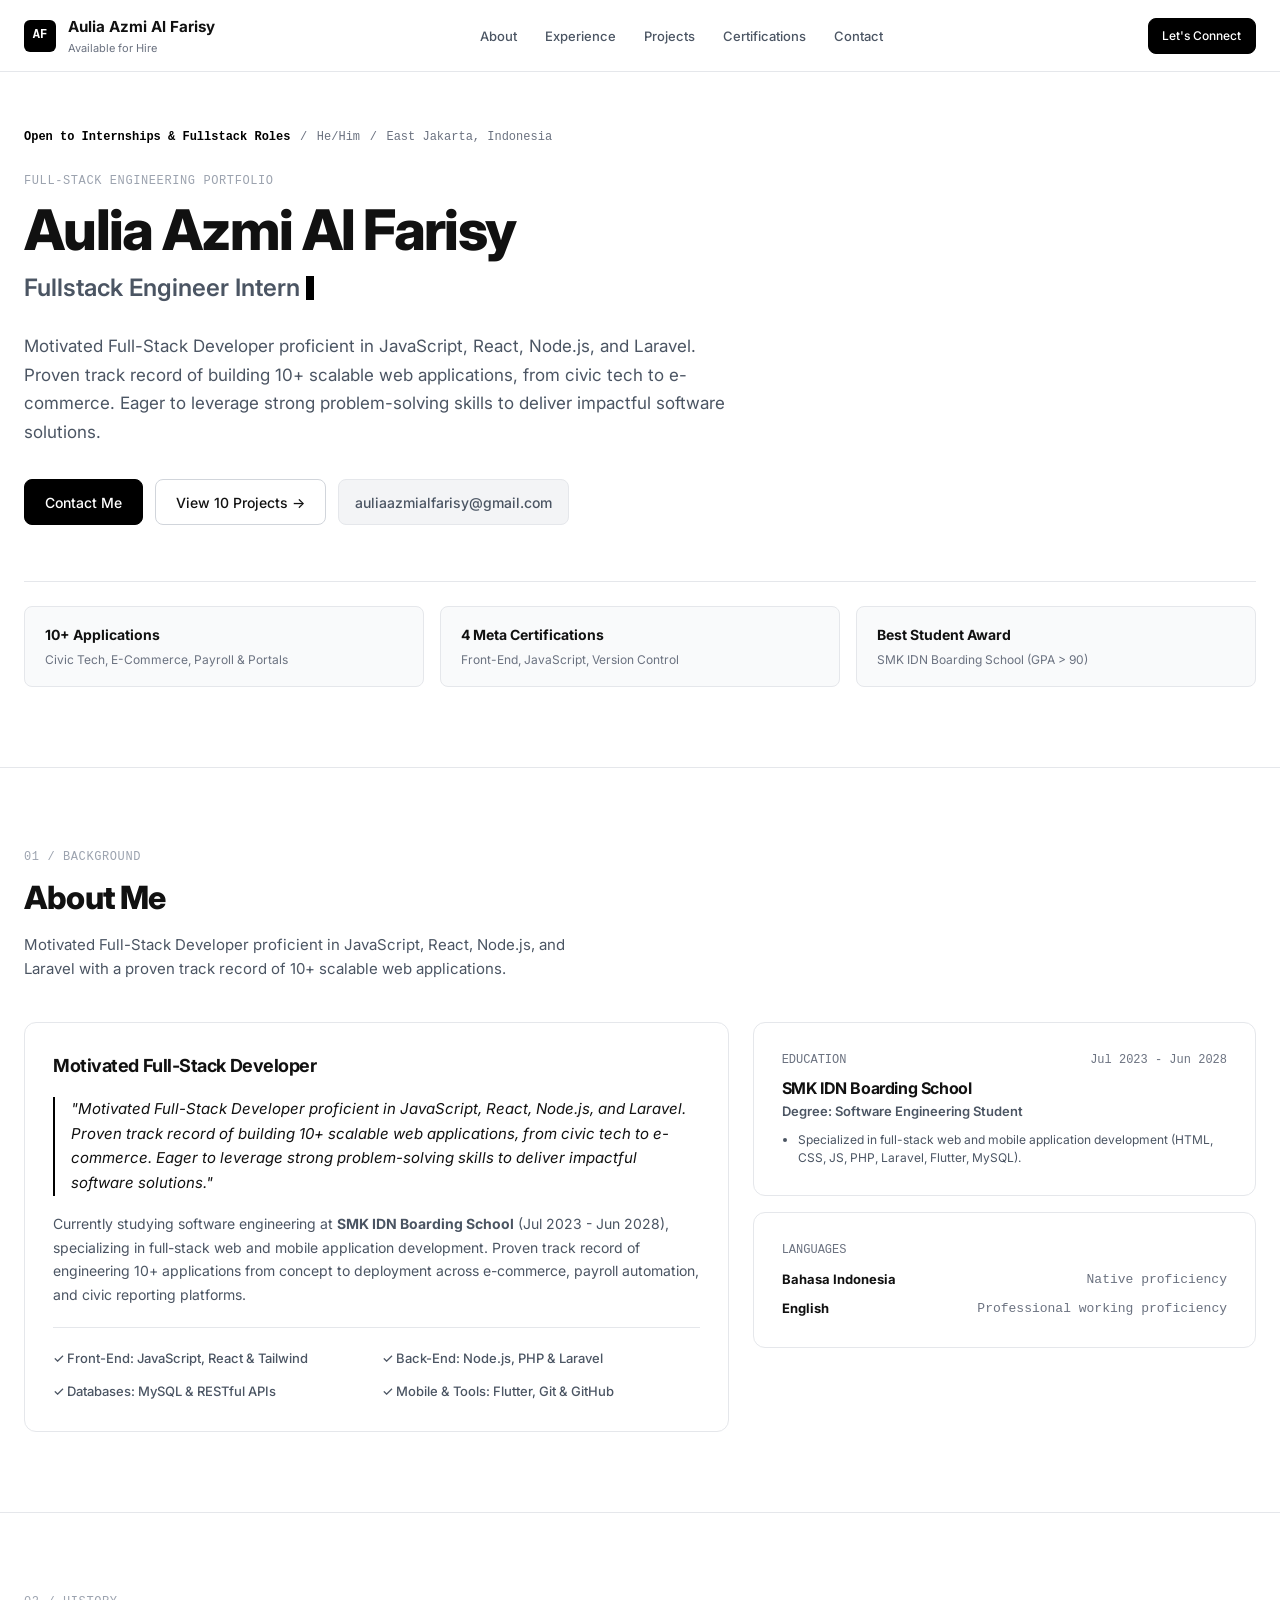
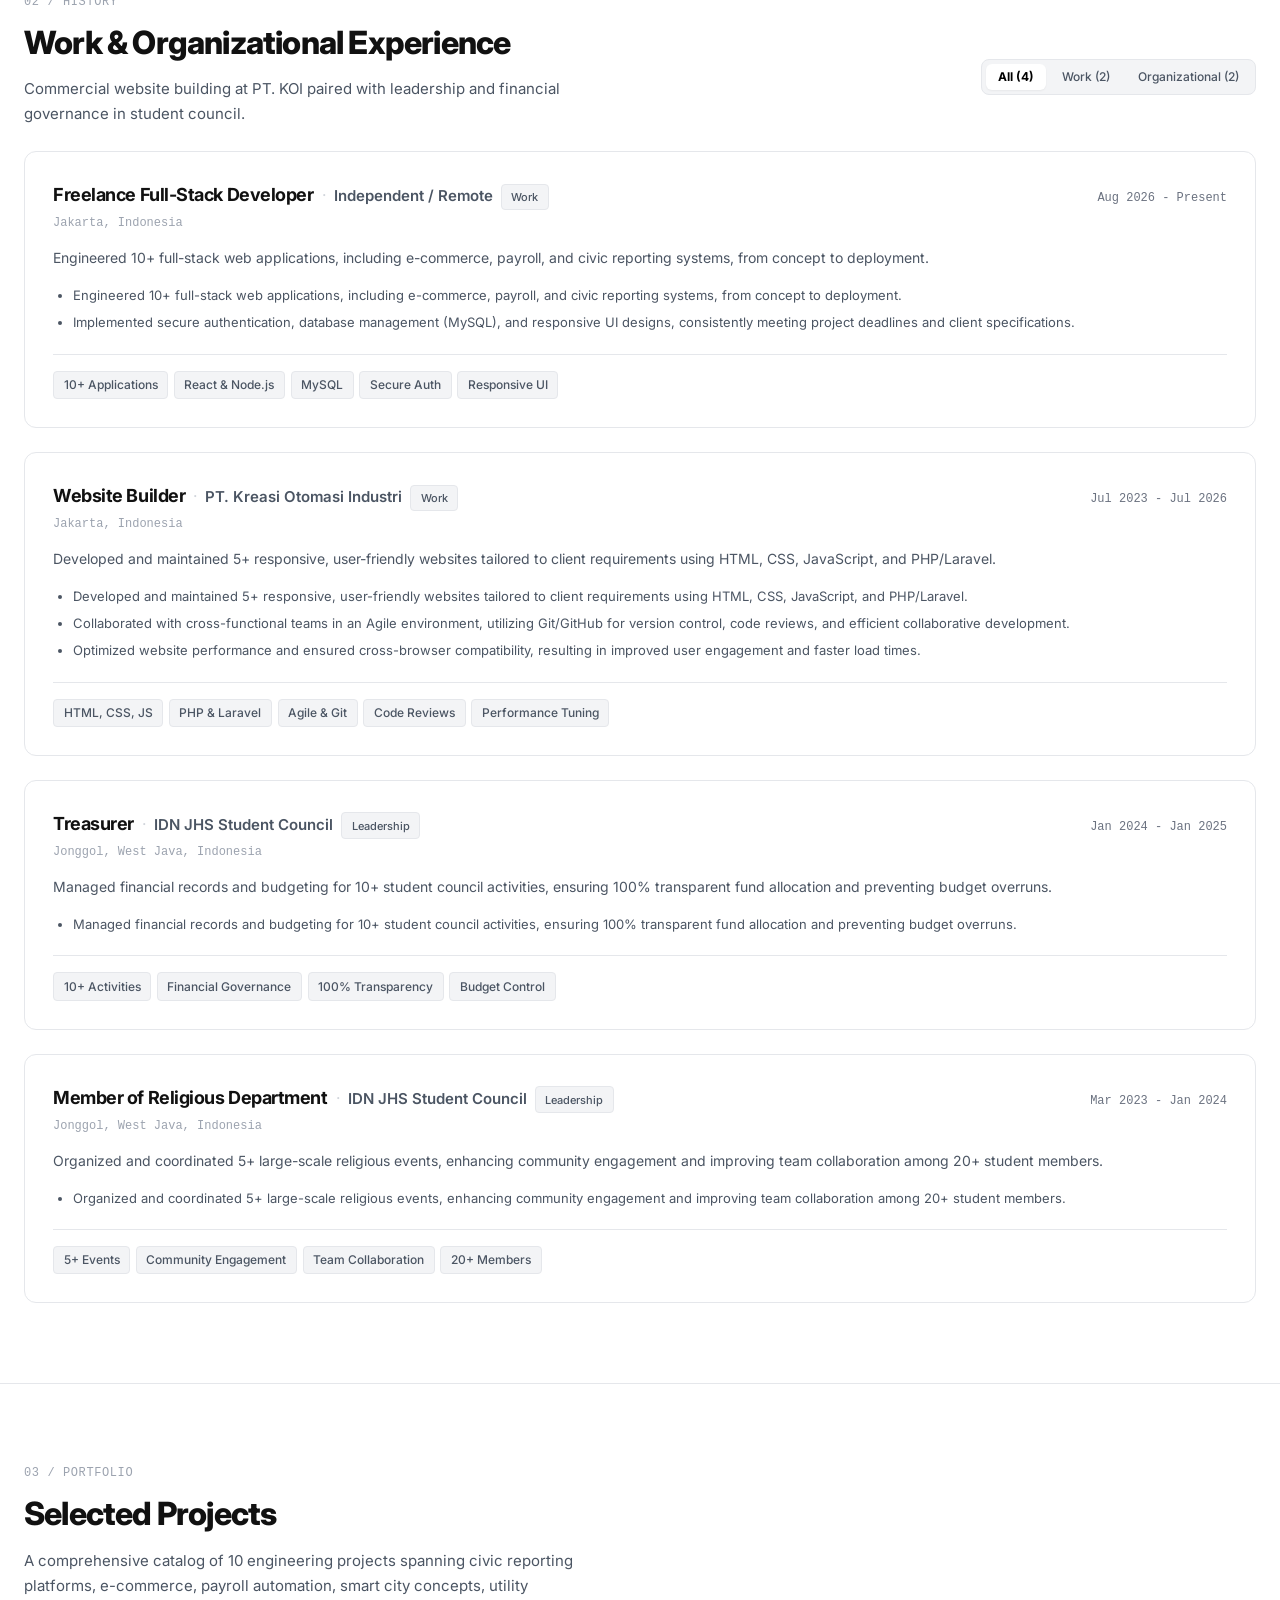
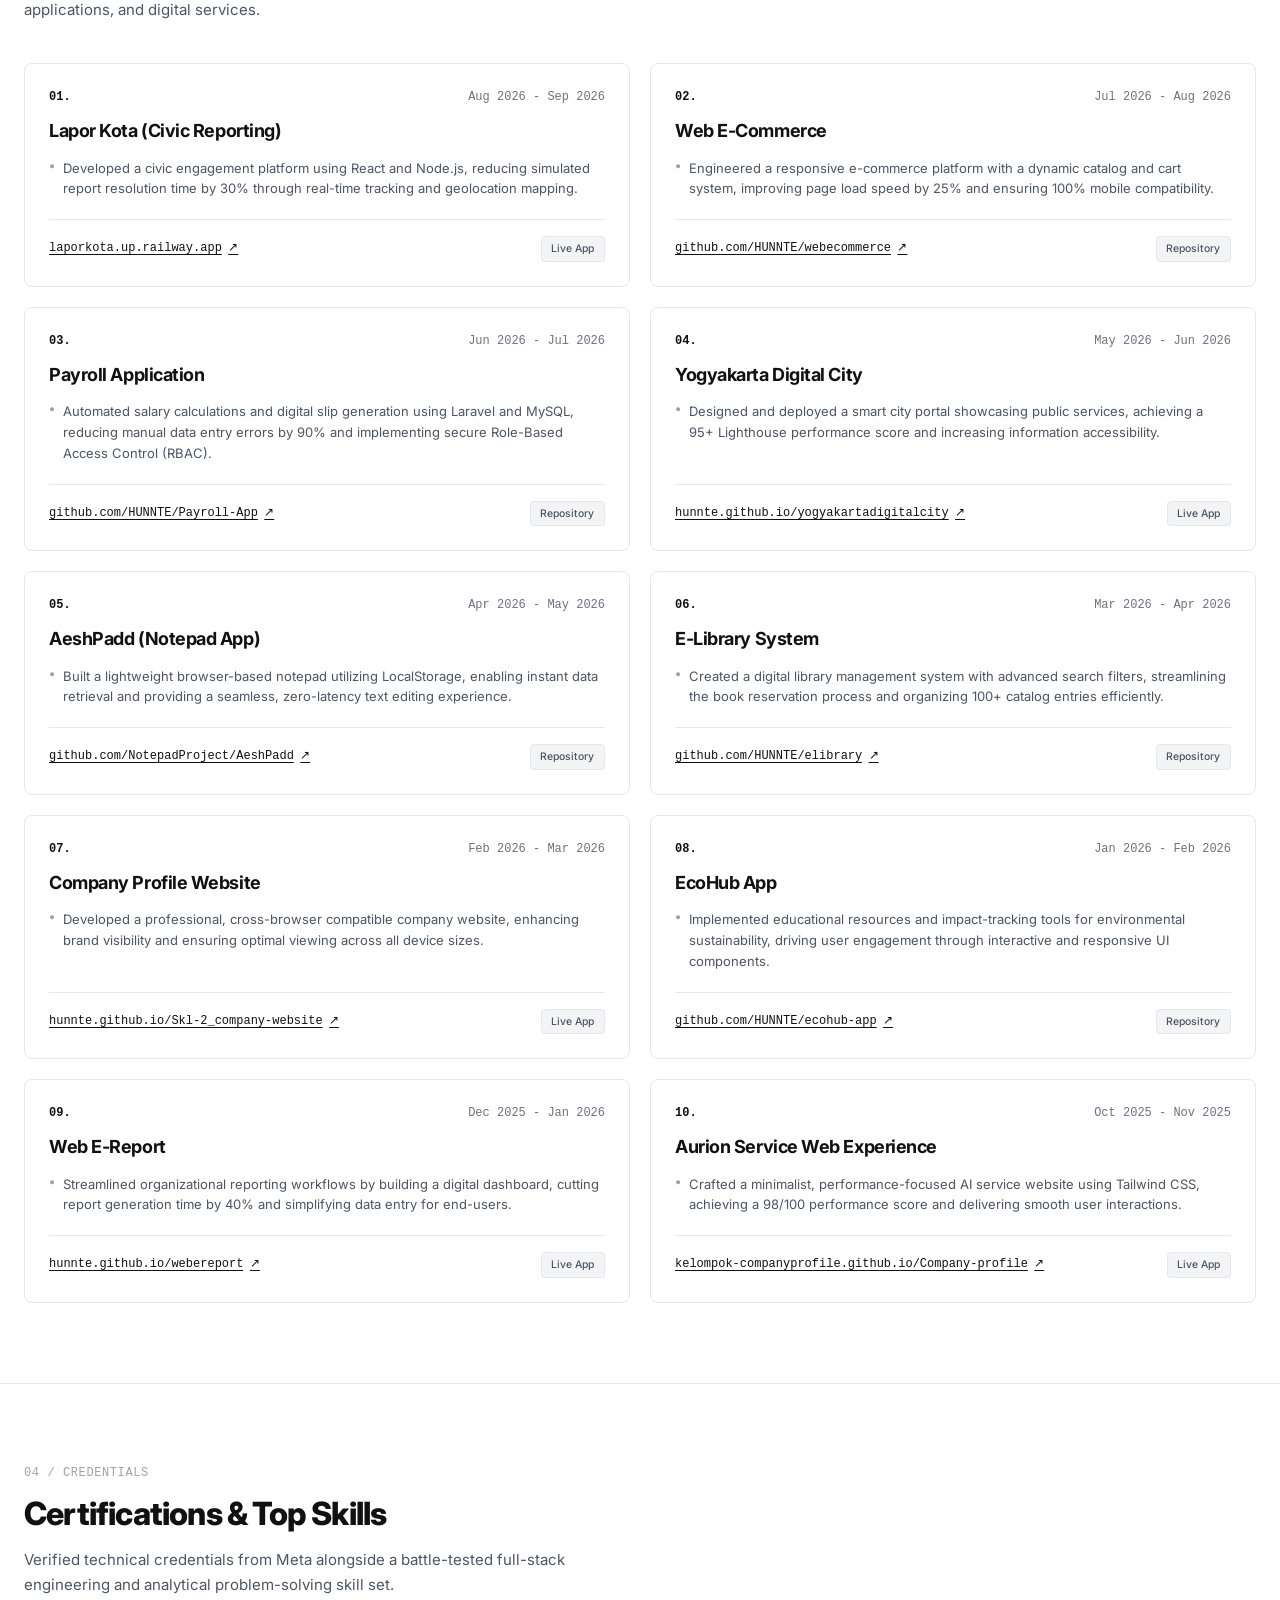
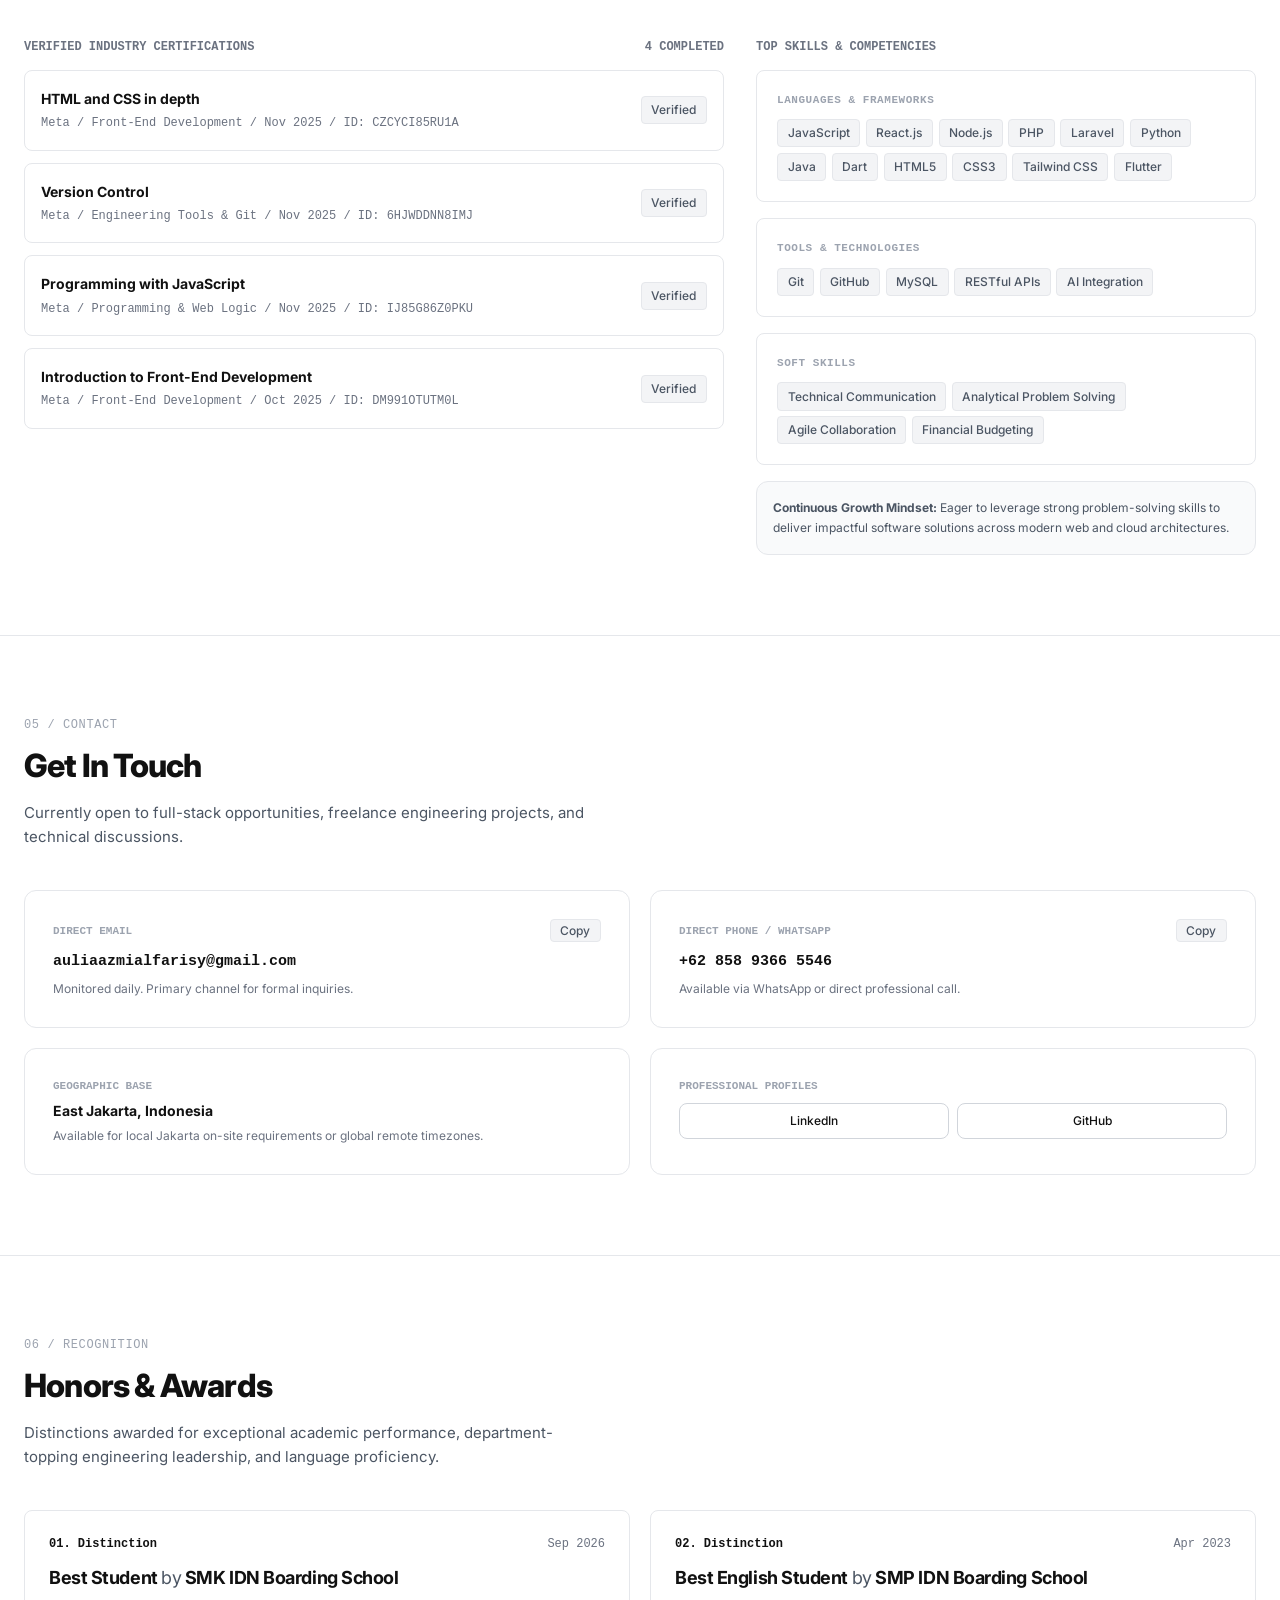
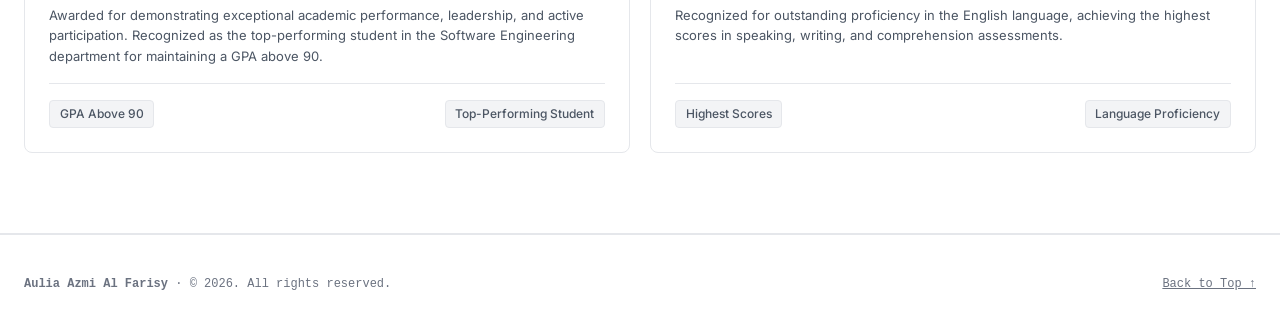
==== public/portfolio.html @ 282d5d43 "Update portfolio.html" ====
<!DOCTYPE html>
<html lang="en">
<head>
  <meta charset="UTF-8">
  <meta name="viewport" content="width=device-width, initial-scale=1.0">
  <link rel="icon" type="image/svg+xml" href="data:image/svg+xml;utf8,<svg xmlns='http://www.w3.org/2000/svg' viewBox='0 0 32 32'><rect width='32' height='32' rx='4' fill='%23000000'/><text x='16' y='21' font-family='monospace' font-weight='bold' font-size='12' fill='%23ffffff' text-anchor='middle'>AF</text></svg>">
  <title>Aulia Azmi Al Farisy | Fullstack Engineer Portfolio</title>
  <meta name="description" content="Formal, monochrome, enterprise-grade personal portfolio of Aulia Azmi Al Farisy - Fullstack Engineer Intern based in East Jakarta, Indonesia. Specializing in React, Node.js, PHP, Laravel, SQL, and Flutter.">

  <!-- Inter Sans-Serif Font -->
  <link rel="preconnect" href="https://fonts.googleapis.com">
  <link rel="preconnect" href="https://fonts.gstatic.com" crossorigin>
  <link href="https://fonts.googleapis.com/css2?family=Inter:wght@300;400;500;600;700;800&display=swap" rel="stylesheet">

  <style>
    /* ==========================================================================
       MONOCHROME ENTERPRISE DESIGN TOKENS
       Strict black-and-white, generous whitespace, subtle borders, high contrast.
       ========================================================================== */
    :root {
      --bg: #ffffff;
      --surface-subtle: #f9fafb;
      --surface-hover: #f3f4f6;
      --text-primary: #111111;
      --text-secondary: #4b5563;
      --text-muted: #6b7280;
      --text-faint: #9ca3af;
      --border: #e5e7eb;
      --border-dark: #d1d5db;
      --border-hover: #111111;
      --radius-sm: 6px;
      --radius-md: 8px;
      --radius-lg: 12px;
      --font: 'Inter', -apple-system, BlinkMacSystemFont, 'Segoe UI', Roboto, sans-serif;
      --transition: 0.2s ease-in-out;
    }

    * {
      box-sizing: border-box;
      margin: 0;
      padding: 0;
    }

    html {
      scroll-behavior: smooth;
      font-size: 16px;
      color: var(--text-primary);
      background-color: var(--bg);
    }

    body {
      font-family: var(--font);
      line-height: 1.65;
      background-color: var(--bg);
      color: var(--text-primary);
      -webkit-font-smoothing: antialiased;
      -moz-osx-font-smoothing: grayscale;
    }

    ::selection {
      background: #000000;
      color: #ffffff;
    }

    h1, h2, h3, h4 {
      color: var(--text-primary);
      letter-spacing: -0.025em;
      font-weight: 700;
    }

    a {
      color: inherit;
      text-decoration: none;
    }

    button {
      font-family: inherit;
      cursor: pointer;
    }

    /* Container */
    .container {
      max-width: 100%; /* 4xl */
      margin: 0 auto;
      padding: 0 1.5rem;
    }

    /* Minimalist Card */
    .mono-card {
      background-color: #ffffff;
      border: 1px solid var(--border);
      border-radius: var(--radius-lg);
      padding: 1.75rem;
      transition: border-color var(--transition), background-color var(--transition);
    }

    .mono-card:hover {
      border-color: #9ca3af;
    }

    /* Chips */
    .mono-tag {
      display: inline-flex;
      align-items: center;
      gap: 0.35rem;
      padding: 0.2rem 0.6rem;
      font-size: 0.75rem;
      font-family: var(--font);
      font-weight: 500;
      color: var(--text-secondary);
      background-color: var(--surface-hover);
      border: 1px solid var(--border);
      border-radius: 4px;
      white-space: nowrap;
    }

    /* Buttons */
    .btn-primary {
      display: inline-flex;
      align-items: center;
      gap: 0.5rem;
      background-color: #000000;
      color: #ffffff;
      padding: 0.65rem 1.25rem;
      font-size: 0.875rem;
      font-weight: 500;
      border-radius: var(--radius-md);
      border: 1px solid #000000;
      transition: background-color var(--transition), opacity var(--transition);
    }

    .btn-primary:hover {
      background-color: #222222;
    }

    .btn-outline {
      display: inline-flex;
      align-items: center;
      gap: 0.5rem;
      background-color: #ffffff;
      color: var(--text-primary);
      padding: 0.65rem 1.25rem;
      font-size: 0.875rem;
      font-weight: 500;
      border-radius: var(--radius-md);
      border: 1px solid var(--border-dark);
      transition: all var(--transition);
    }

    .btn-outline:hover {
      background-color: var(--surface-hover);
      border-color: #9ca3af;
    }

    .btn-secondary {
      display: inline-flex;
      align-items: center;
      gap: 0.5rem;
      background-color: var(--surface-hover);
      color: var(--text-secondary);
      padding: 0.65rem 1rem;
      font-size: 0.875rem;
      font-weight: 500;
      border-radius: var(--radius-md);
      border: 1px solid var(--border);
      transition: all var(--transition);
    }

    .btn-secondary:hover {
      background-color: #e5e7eb;
      color: var(--text-primary);
    }

    /* Form Inputs */
    .form-input {
      width: 100%;
      background: #ffffff;
      border: 1px solid var(--border-dark);
      border-radius: var(--radius-md);
      padding: 0.65rem 0.85rem;
      font-size: 0.875rem;
      color: var(--text-primary);
      font-family: inherit;
      transition: border-color var(--transition);
    }

    .form-input:focus {
      outline: none;
      border-color: #000000;
      box-shadow: 0 0 0 1px #000000;
    }

    /* ==========================================================================
       HEADER & NAVIGATION
       ========================================================================== */
    header {
      position: fixed;
      top: 0;
      left: 0;
      right: 0;
      z-index: 100;
      background: rgba(255, 255, 255, 0.95);
      backdrop-filter: blur(8px);
      border-bottom: 1px solid var(--border);
      padding: 0.875rem 0;
      transition: padding var(--transition);
    }

    .nav-inner {
      display: flex;
      align-items: center;
      justify-content: space-between;
    }

    .brand {
      display: flex;
      align-items: center;
      gap: 0.75rem;
      font-weight: 700;
      font-size: 0.95rem;
    }

    .brand-badge {
      width: 2rem;
      height: 2rem;
      background: #000000;
      color: #ffffff;
      border-radius: var(--radius-sm);
      display: flex;
      align-items: center;
      justify-content: center;
      font-family: monospace;
      font-size: 0.75rem;
      font-weight: 700;
    }

    .nav-links {
      display: flex;
      align-items: center;
      gap: 0.25rem;
      list-style: none;
    }

    .nav-links a {
      padding: 0.4rem 0.75rem;
      font-size: 0.8125rem;
      font-weight: 500;
      color: var(--text-secondary);
      border-radius: var(--radius-sm);
      transition: all var(--transition);
    }

    .nav-links a:hover,
    .nav-links a.active {
      color: var(--text-primary);
      background-color: var(--surface-hover);
    }

    /* ==========================================================================
       HERO SECTION
       ========================================================================== */
    .hero-section {
      padding: 8rem 0 5rem;
      border-bottom: 1px solid var(--border);
    }

    .hero-kicker {
      display: flex;
      flex-wrap: wrap;
      align-items: center;
      gap: 0.6rem;
      font-family: monospace;
      font-size: 0.75rem;
      color: var(--text-muted);
      margin-bottom: 1.5rem;
    }

    .hero-kicker .status {
      color: #000000;
      font-weight: 600;
    }

    .hero-subtitle-tag {
      font-family: monospace;
      font-size: 0.75rem;
      text-transform: uppercase;
      letter-spacing: 0.05em;
      color: var(--text-faint);
      margin-bottom: 0.5rem;
    }

    .hero-title {
      font-size: 3.5rem;
      font-weight: 800;
      line-height: 1.08;
      letter-spacing: -0.03em;
      margin-bottom: 0.5rem;
    }

    .hero-typing {
      font-size: 1.5rem;
      font-weight: 600;
      color: var(--text-secondary);
      min-height: 2.25rem;
      display: flex;
      align-items: center;
      margin-bottom: 1.5rem;
    }

    .typing-cursor {
      display: inline-block;
      width: 8px;
      height: 1.5rem;
      background: #000000;
      margin-left: 0.35rem;
      animation: blink 1s infinite;
    }

    @keyframes blink {
      0%, 49% { opacity: 1; }
      50%, 100% { opacity: 0; }
    }

    .hero-bio {
      font-size: 1.0625rem;
      color: var(--text-secondary);
      line-height: 1.7;
      max-width: 44rem;
      margin-bottom: 2rem;
    }

    .hero-cta {
      display: flex;
      flex-wrap: wrap;
      align-items: center;
      gap: 0.75rem;
      margin-bottom: 3.5rem;
    }

    .metrics-grid {
      display: grid;
      grid-template-columns: repeat(3, 1fr);
      gap: 1rem;
      padding-top: 1.5rem;
      border-top: 1px solid var(--border);
    }

    .metric-card {
      padding: 1rem 1.25rem;
      background: var(--surface-subtle);
      border: 1px solid var(--border);
      border-radius: var(--radius-md);
    }

    .metric-title {
      font-size: 0.875rem;
      font-weight: 700;
      color: var(--text-primary);
      margin-bottom: 0.25rem;
    }

    .metric-sub {
      font-size: 0.75rem;
      color: var(--text-muted);
    }

    /* ==========================================================================
       SECTION HEADERS
       ========================================================================== */
    .section-wrap {
      padding: 5rem 0;
      border-bottom: 1px solid var(--border);
    }

    .section-label {
      font-family: monospace;
      font-size: 0.75rem;
      text-transform: uppercase;
      letter-spacing: 0.05em;
      color: var(--text-faint);
      margin-bottom: 0.25rem;
    }

    .section-heading {
      font-size: 2rem;
      font-weight: 800;
      letter-spacing: -0.025em;
      margin-bottom: 0.5rem;
    }

    .section-desc {
      font-size: 0.9375rem;
      color: var(--text-secondary);
      max-width: 36rem;
      margin-bottom: 2.5rem;
    }

    /* ==========================================================================
       ABOUT SECTION
       ========================================================================== */
    .about-grid {
      display: grid;
      grid-template-columns: 7fr 5fr;
      gap: 1.5rem;
    }

    .blockquote-mono {
      border-left: 2px solid #000000;
      padding-left: 1rem;
      font-style: italic;
      color: var(--text-primary);
      font-size: 0.9375rem;
      margin: 1rem 0;
    }

    .checklist-grid {
      display: grid;
      grid-template-columns: 1fr 1fr;
      gap: 0.75rem;
      padding-top: 1.25rem;
      margin-top: 1.25rem;
      border-top: 1px solid var(--border);
    }

    .check-item {
      display: flex;
      align-items: center;
      gap: 0.5rem;
      font-size: 0.8125rem;
      color: var(--text-secondary);
      font-weight: 500;
    }

    /* ==========================================================================
       EXPERIENCE TIMELINE
       ========================================================================== */
    .filter-tabs {
      display: inline-flex;
      align-items: center;
      gap: 0.25rem;
      background: var(--surface-hover);
      border: 1px solid var(--border);
      border-radius: var(--radius-md);
      padding: 0.25rem;
      margin-bottom: 2rem;
    }

    .filter-btn {
      padding: 0.35rem 0.75rem;
      font-size: 0.75rem;
      font-weight: 500;
      border-radius: var(--radius-sm);
      border: none;
      background: transparent;
      color: var(--text-secondary);
      transition: all var(--transition);
    }

    .filter-btn.active {
      background: #ffffff;
      color: #000000;
      font-weight: 700;
      box-shadow: 0 1px 2px rgba(0,0,0,0.05);
    }

    .exp-list {
      display: flex;
      flex-col;
      flex-direction: column;
      gap: 1.5rem;
    }

    .exp-header {
      display: flex;
      flex-wrap: wrap;
      align-items: baseline;
      justify-content: space-between;
      gap: 0.5rem;
      margin-bottom: 0.25rem;
    }

    .exp-role-wrap {
      display: flex;
      flex-wrap: wrap;
      align-items: baseline;
      gap: 0.5rem;
    }

    .exp-role {
      font-size: 1.125rem;
      font-weight: 700;
      color: var(--text-primary);
    }

    .exp-org {
      font-size: 0.9375rem;
      font-weight: 600;
      color: var(--text-secondary);
    }

    .exp-date {
      font-family: monospace;
      font-size: 0.75rem;
      color: var(--text-muted);
      margin-left: auto;
    }

    .exp-meta {
      font-family: monospace;
      font-size: 0.75rem;
      color: var(--text-faint);
      margin-bottom: 0.75rem;
    }

    .exp-summary {
      font-size: 0.875rem;
      color: var(--text-secondary);
      margin-bottom: 1rem;
    }

    .exp-bullets {
      list-style-type: disc;
      padding-left: 1.25rem;
      margin-bottom: 1.25rem;
    }

    .exp-bullets li {
      font-size: 0.8125rem;
      color: var(--text-secondary);
      margin-bottom: 0.35rem;
    }

    .exp-tags {
      display: flex;
      flex-wrap: wrap;
      gap: 0.35rem;
      padding-top: 1rem;
      border-top: 1px solid var(--border);
    }

    /* ==========================================================================
       PROJECTS SECTION
       ========================================================================== */
    .projects-grid {
      display: grid;
      grid-template-columns: repeat(2, 1fr);
      gap: 1.25rem;
    }

    @media (max-width: 768px) {
      .projects-grid {
        grid-template-columns: 1fr;
      }
    }

    .project-entry-card {
      border: 1px solid var(--border);
      border-radius: var(--radius-md);
      padding: 1.5rem;
      background: #ffffff;
      display: flex;
      flex-direction: column;
      justify-content: space-between;
      height: 100%;
      width: 100%;
      min-width: 0;
      overflow: hidden;
      transition: border-color var(--transition);
    }

    .project-entry-card:hover {
      border-color: #9ca3af;
    }

    .project-entry-meta {
      display: flex;
      justify-content: space-between;
      align-items: center;
      gap: 0.5rem;
      font-family: monospace;
      font-size: 0.75rem;
      color: var(--text-muted);
      margin-bottom: 0.5rem;
    }

    .project-entry-meta .idx {
      font-weight: 700;
      color: var(--text-primary);
    }

    .project-entry-title {
      font-size: 1.125rem;
      font-weight: 700;
      color: var(--text-primary);
      margin-bottom: 0.75rem;
    }

    .project-entry-bullets {
      list-style: none;
      padding: 0;
      margin: 0 0 1.25rem 0;
      display: flex;
      flex-direction: column;
      gap: 0.5rem;
    }

    .project-entry-bullets li {
      font-size: 0.8125rem;
      color: var(--text-secondary);
      line-height: 1.6;
      display: flex;
      align-items: flex-start;
      gap: 0.5rem;
    }

    .project-entry-bullets li::before {
      content: "•";
      color: #9ca3af;
      font-weight: bold;
      line-height: 1.2;
    }

    .project-entry-link-wrap {
      padding-top: 1rem;
      border-top: 1px solid var(--border);
      display: flex;
      justify-content: space-between;
      align-items: center;
      width: 100%;
      min-width: 0;
      gap: 0.75rem;
    }

    .project-entry-link {
      display: flex;
      align-items: center;
      gap: 0.4rem;
      font-size: 0.75rem;
      font-family: monospace;
      color: var(--text-primary);
      text-decoration: underline;
      text-underline-offset: 3px;
      min-width: 0;
      flex: 1;
      overflow: hidden;
    }

    .project-entry-link span {
      overflow: hidden;
      text-overflow: ellipsis;
      white-space: nowrap;
    }

    .project-entry-link:hover {
      color: #000000;
      text-decoration-color: #000000;
    }

    .project-card {
      border: 1px solid var(--border);
      border-radius: var(--radius-lg);
      padding: 2rem;
      background: #ffffff;
    }

    .project-tabs {
      display: inline-flex;
      align-items: center;
      gap: 0.25rem;
      background: var(--surface-hover);
      border: 1px solid var(--border);
      border-radius: var(--radius-md);
      padding: 0.25rem;
      margin-bottom: 1.5rem;
    }

    .project-tab-btn {
      padding: 0.35rem 0.75rem;
      font-size: 0.75rem;
      font-weight: 500;
      border-radius: var(--radius-sm);
      border: none;
      background: transparent;
      color: var(--text-secondary);
      transition: all var(--transition);
    }

    .project-tab-btn.active {
      background: #ffffff;
      color: #000000;
      font-weight: 700;
      box-shadow: 0 1px 2px rgba(0,0,0,0.05);
    }

    /* ==========================================================================
       CERTIFICATIONS & SKILLS
       ========================================================================== */
    .cert-skills-grid {
      display: grid;
      grid-template-columns: 7fr 5fr;
      gap: 2rem;
    }

    .cert-item {
      display: flex;
      align-items: center;
      justify-content: space-between;
      padding: 1rem;
      border: 1px solid var(--border);
      border-radius: var(--radius-md);
      background: #ffffff;
      margin-bottom: 0.75rem;
      transition: border-color var(--transition);
    }

    .cert-item:hover {
      border-color: #9ca3af;
    }

    .cert-title {
      font-size: 0.875rem;
      font-weight: 700;
      color: var(--text-primary);
      margin-bottom: 0.25rem;
    }

    .cert-meta {
      font-family: monospace;
      font-size: 0.75rem;
      color: var(--text-muted);
    }

    .skills-group {
      border: 1px solid var(--border);
      border-radius: var(--radius-md);
      padding: 1.25rem;
      background: #ffffff;
      margin-bottom: 1rem;
    }

    .skills-group-title {
      font-family: monospace;
      font-size: 0.6875rem;
      text-transform: uppercase;
      letter-spacing: 0.05em;
      color: var(--text-faint);
      font-weight: 700;
      margin-bottom: 0.65rem;
    }

    .skills-list {
      display: flex;
      flex-wrap: wrap;
      gap: 0.35rem;
    }

    /* ==========================================================================
       CONTACT SECTION
       ========================================================================== */
    .contact-grid {
      display: grid;
      grid-template-columns: repeat(2, 1fr);
      gap: 1.25rem;
    }

    @media (max-width: 768px) {
      .contact-grid {
        grid-template-columns: 1fr;
      }
    }

    /* ==========================================================================
       FOOTER
       ========================================================================== */
    footer {
      padding: 2.5rem 0;
      border-top: 1px solid var(--border);
      font-family: monospace;
      font-size: 0.75rem;
      color: var(--text-muted);
    }

    .footer-inner {
      display: flex;
      align-items: center;
      justify-content: space-between;
      flex-wrap: wrap;
      gap: 1rem;
    }

    /* Responsive */
    @media (max-width: 768px) {
      .hero-title {
        font-size: 2.5rem;
      }
      .metrics-grid {
        grid-template-columns: 1fr;
      }
      .about-grid,
      .cert-skills-grid,
      .contact-grid {
        grid-template-columns: 1fr;
      }
      .project-selector-grid {
        grid-template-columns: 1fr 1fr;
      }
      .nav-links {
        display: none;
      }
    }
  </style>
</head>
<body>

  <!-- Top Navbar -->
  <header>
    <div class="container nav-inner">
      <a href="#home" class="brand">
        <div class="brand-badge">AF</div>
        <div>
          <div>Aulia Azmi Al Farisy</div>
          <div style="font-size: 0.6875rem; color: var(--text-muted); font-weight: 400;">Available for Hire</div>
        </div>
      </a>

      <nav>
        <ul class="nav-links">
          <li><a href="#about">About</a></li>
          <li><a href="#experience">Experience</a></li>
          <li><a href="#projects">Projects</a></li>
          <li><a href="#certifications">Certifications</a></li>
          <li><a href="#contact">Contact</a></li>
        </ul>
      </nav>

      <div style="display: flex; gap: 0.5rem;">
        <a href="#contact" class="btn-primary" style="padding: 0.45rem 0.85rem; font-size: 0.75rem;">Let's Connect</a>
      </div>
    </div>
  </header>

  <!-- Hero Section -->
  <section id="home" class="hero-section">
    <div class="container">
      <div class="hero-kicker">
        <span class="status">Open to Internships &amp; Fullstack Roles</span>
        <span>/</span>
        <span>He/Him</span>
        <span>/</span>
        <span>East Jakarta, Indonesia</span>
      </div>

      <div class="hero-subtitle-tag">Full-Stack Engineering Portfolio</div>
      <h1 class="hero-title">Aulia Azmi Al Farisy</h1>

      <div class="hero-typing">
        <span id="typing-text">Motivated Full-Stack Developer</span>
        <span class="typing-cursor"></span>
      </div>

      <p class="hero-bio">
        Motivated Full-Stack Developer proficient in JavaScript, React, Node.js, and Laravel. Proven track record of building 10+ scalable web applications, from civic tech to e-commerce. Eager to leverage strong problem-solving skills to deliver impactful software solutions.
      </p>

      <div class="hero-cta">
        <a href="#contact" class="btn-primary">Contact Me</a>
        <a href="#projects" class="btn-outline">View 10 Projects →</a>
        <a href="mailto:auliaazmialfarisy@gmail.com" class="btn-secondary">auliaazmialfarisy@gmail.com</a>
      </div>

      <div class="metrics-grid">
        <div class="metric-card">
          <div class="metric-title">10+ Applications</div>
          <div class="metric-sub">Civic Tech, E-Commerce, Payroll &amp; Portals</div>
        </div>
        <div class="metric-card">
          <div class="metric-title">4 Meta Certifications</div>
          <div class="metric-sub">Front-End, JavaScript, Version Control</div>
        </div>
        <div class="metric-card">
          <div class="metric-title">Best Student Award</div>
          <div class="metric-sub">SMK IDN Boarding School (GPA &gt; 90)</div>
        </div>
      </div>
    </div>
  </section>

  <!-- About Section -->
  <section id="about" class="section-wrap">
    <div class="container">
      <div class="section-label">01 / Background</div>
      <h2 class="section-heading">About Me</h2>
      <p class="section-desc">Motivated Full-Stack Developer proficient in JavaScript, React, Node.js, and Laravel with a proven track record of 10+ scalable web applications.</p>

      <div class="about-grid">
        <div class="mono-card">
          <h3 style="font-size: 1.125rem; font-weight: 700; margin-bottom: 0.75rem;">Motivated Full-Stack Developer</h3>
          <blockquote class="blockquote-mono">
            "Motivated Full-Stack Developer proficient in JavaScript, React, Node.js, and Laravel. Proven track record of building 10+ scalable web applications, from civic tech to e-commerce. Eager to leverage strong problem-solving skills to deliver impactful software solutions."
          </blockquote>
          <p style="font-size: 0.875rem; color: var(--text-secondary); line-height: 1.7;">
            Currently studying software engineering at <strong>SMK IDN Boarding School</strong> (Jul 2023 - Jun 2028), specializing in full-stack web and mobile application development. Proven track record of engineering 10+ applications from concept to deployment across e-commerce, payroll automation, and civic reporting platforms.
          </p>

          <div class="checklist-grid">
            <div class="check-item">✓ Front-End: JavaScript, React &amp; Tailwind</div>
            <div class="check-item">✓ Back-End: Node.js, PHP &amp; Laravel</div>
            <div class="check-item">✓ Databases: MySQL &amp; RESTful APIs</div>
            <div class="check-item">✓ Mobile &amp; Tools: Flutter, Git &amp; GitHub</div>
          </div>
        </div>

        <div style="display: flex; flex-direction: column; gap: 1rem;">
          <div class="mono-card">
            <div style="display: flex; justify-content: space-between; font-family: monospace; font-size: 0.75rem; color: var(--text-muted); margin-bottom: 0.25rem;">
              <span>EDUCATION</span>
              <span>Jul 2023 - Jun 2028</span>
            </div>
            <h3 style="font-size: 1rem; font-weight: 700;">SMK IDN Boarding School</h3>
            <p style="font-size: 0.8125rem; font-weight: 600; color: var(--text-secondary); margin-bottom: 0.5rem;">Degree: Software Engineering Student</p>
            <ul style="font-size: 0.75rem; color: var(--text-secondary); list-style-type: disc; padding-left: 1rem; line-height: 1.5;">
              <li>Specialized in full-stack web and mobile application development (HTML, CSS, JS, PHP, Laravel, Flutter, MySQL).</li>
            </ul>
          </div>

          <div class="mono-card">
            <div style="font-family: monospace; font-size: 0.75rem; color: var(--text-muted); margin-bottom: 0.5rem;">LANGUAGES</div>
            <div style="display: flex; flex-direction: column; gap: 0.5rem; font-size: 0.8125rem;">
              <div style="display: flex; justify-content: space-between;">
                <strong>Bahasa Indonesia</strong>
                <span style="font-family: monospace; color: var(--text-muted);">Native proficiency</span>
              </div>
              <div style="display: flex; justify-content: space-between;">
                <strong>English</strong>
                <span style="font-family: monospace; color: var(--text-muted);">Professional working proficiency</span>
              </div>
            </div>
          </div>
        </div>
      </div>
    </div>
  </section>

  <!-- Experience Section -->
  <section id="experience" class="section-wrap">
    <div class="container">
      <div style="display: flex; flex-wrap: wrap; justify-content: space-between; align-items: flex-end; margin-bottom: 1.5rem;">
        <div>
          <div class="section-label">02 / History</div>
          <h2 class="section-heading">Work &amp; Organizational Experience</h2>
          <p class="section-desc" style="margin-bottom: 0;">Commercial website building at PT. KOI paired with leadership and financial governance in student council.</p>
        </div>

        <div class="filter-tabs">
          <button class="filter-btn active" onclick="filterExp('all', this)">All (4)</button>
          <button class="filter-btn" onclick="filterExp('work', this)">Work (2)</button>
          <button class="filter-btn" onclick="filterExp('organization', this)">Organizational (2)</button>
        </div>
      </div>

      <div class="exp-list">
        <!-- Exp 1: Freelance Full-Stack Developer -->
        <div class="mono-card exp-entry" data-category="work">
          <div class="exp-header">
            <div class="exp-role-wrap">
              <h3 class="exp-role">Freelance Full-Stack Developer</h3>
              <span style="color: var(--border-dark);">·</span>
              <span class="exp-org">Independent / Remote</span>
              <span class="mono-tag" style="font-size: 0.6875rem;">Work</span>
            </div>
            <span class="exp-date">Aug 2026 - Present</span>
          </div>
          <div class="exp-meta">Jakarta, Indonesia</div>
          <p class="exp-summary">Engineered 10+ full-stack web applications, including e-commerce, payroll, and civic reporting systems, from concept to deployment.</p>
          <ul class="exp-bullets">
            <li>Engineered 10+ full-stack web applications, including e-commerce, payroll, and civic reporting systems, from concept to deployment.</li>
            <li>Implemented secure authentication, database management (MySQL), and responsive UI designs, consistently meeting project deadlines and client specifications.</li>
          </ul>
          <div class="exp-tags">
            <span class="mono-tag">10+ Applications</span>
            <span class="mono-tag">React &amp; Node.js</span>
            <span class="mono-tag">MySQL</span>
            <span class="mono-tag">Secure Auth</span>
            <span class="mono-tag">Responsive UI</span>
          </div>
        </div>

        <!-- Exp 2: Website Builder -->
        <div class="mono-card exp-entry" data-category="work">
          <div class="exp-header">
            <div class="exp-role-wrap">
              <h3 class="exp-role">Website Builder</h3>
              <span style="color: var(--border-dark);">·</span>
              <span class="exp-org">PT. Kreasi Otomasi Industri</span>
              <span class="mono-tag" style="font-size: 0.6875rem;">Work</span>
            </div>
            <span class="exp-date">Jul 2023 - Jul 2026</span>
          </div>
          <div class="exp-meta">Jakarta, Indonesia</div>
          <p class="exp-summary">Developed and maintained 5+ responsive, user-friendly websites tailored to client requirements using HTML, CSS, JavaScript, and PHP/Laravel.</p>
          <ul class="exp-bullets">
            <li>Developed and maintained 5+ responsive, user-friendly websites tailored to client requirements using HTML, CSS, JavaScript, and PHP/Laravel.</li>
            <li>Collaborated with cross-functional teams in an Agile environment, utilizing Git/GitHub for version control, code reviews, and efficient collaborative development.</li>
            <li>Optimized website performance and ensured cross-browser compatibility, resulting in improved user engagement and faster load times.</li>
          </ul>
          <div class="exp-tags">
            <span class="mono-tag">HTML, CSS, JS</span>
            <span class="mono-tag">PHP &amp; Laravel</span>
            <span class="mono-tag">Agile &amp; Git</span>
            <span class="mono-tag">Code Reviews</span>
            <span class="mono-tag">Performance Tuning</span>
          </div>
        </div>

        <!-- Exp 3: Treasurer -->
        <div class="mono-card exp-entry" data-category="organization">
          <div class="exp-header">
            <div class="exp-role-wrap">
              <h3 class="exp-role">Treasurer</h3>
              <span style="color: var(--border-dark);">·</span>
              <span class="exp-org">IDN JHS Student Council</span>
              <span class="mono-tag" style="font-size: 0.6875rem;">Leadership</span>
            </div>
            <span class="exp-date">Jan 2024 - Jan 2025</span>
          </div>
          <div class="exp-meta">Jonggol, West Java, Indonesia</div>
          <p class="exp-summary">Managed financial records and budgeting for 10+ student council activities, ensuring 100% transparent fund allocation and preventing budget overruns.</p>
          <ul class="exp-bullets">
            <li>Managed financial records and budgeting for 10+ student council activities, ensuring 100% transparent fund allocation and preventing budget overruns.</li>
          </ul>
          <div class="exp-tags">
            <span class="mono-tag">10+ Activities</span>
            <span class="mono-tag">Financial Governance</span>
            <span class="mono-tag">100% Transparency</span>
            <span class="mono-tag">Budget Control</span>
          </div>
        </div>

        <!-- Exp 4: Member of Religious Department -->
        <div class="mono-card exp-entry" data-category="organization">
          <div class="exp-header">
            <div class="exp-role-wrap">
              <h3 class="exp-role">Member of Religious Department</h3>
              <span style="color: var(--border-dark);">·</span>
              <span class="exp-org">IDN JHS Student Council</span>
              <span class="mono-tag" style="font-size: 0.6875rem;">Leadership</span>
            </div>
            <span class="exp-date">Mar 2023 - Jan 2024</span>
          </div>
          <div class="exp-meta">Jonggol, West Java, Indonesia</div>
          <p class="exp-summary">Organized and coordinated 5+ large-scale religious events, enhancing community engagement and improving team collaboration among 20+ student members.</p>
          <ul class="exp-bullets">
            <li>Organized and coordinated 5+ large-scale religious events, enhancing community engagement and improving team collaboration among 20+ student members.</li>
          </ul>
          <div class="exp-tags">
            <span class="mono-tag">5+ Events</span>
            <span class="mono-tag">Community Engagement</span>
            <span class="mono-tag">Team Collaboration</span>
            <span class="mono-tag">20+ Members</span>
          </div>
        </div>
      </div>
    </div>
  </section>

  <!-- Projects Section -->
  <section id="projects" class="section-wrap">
    <div class="container">
      <div class="section-label">03 / Portfolio</div>
      <h2 class="section-heading">Selected Projects</h2>
      <p class="section-desc">A comprehensive catalog of 10 engineering projects spanning civic reporting platforms, e-commerce, payroll automation, smart city concepts, utility applications, and digital services.</p>

      <div class="projects-grid">
        <!-- 1. Lapor Kota -->
        <article class="project-entry-card">
          <div>
            <div class="project-entry-meta">
              <span class="idx">01.</span>
              <span>Aug 2026 - Sep 2026</span>
            </div>
            <h3 class="project-entry-title">Lapor Kota (Civic Reporting)</h3>
            <ul class="project-entry-bullets">
              <li>Developed a civic engagement platform using React and Node.js, reducing simulated report resolution time by 30% through real-time tracking and geolocation mapping.</li>
            </ul>
          </div>
          <div class="project-entry-link-wrap">
            <a href="https://laporkota.up.railway.app/" target="_blank" rel="noopener noreferrer" class="project-entry-link">
              <span>laporkota.up.railway.app</span> ↗
            </a>
            <span class="mono-tag" style="font-size: 0.65rem;">Live App</span>
          </div>
        </article>

        <!-- 2. Web E-Commerce -->
        <article class="project-entry-card">
          <div>
            <div class="project-entry-meta">
              <span class="idx">02.</span>
              <span>Jul 2026 - Aug 2026</span>
            </div>
            <h3 class="project-entry-title">Web E-Commerce</h3>
            <ul class="project-entry-bullets">
              <li>Engineered a responsive e-commerce platform with a dynamic catalog and cart system, improving page load speed by 25% and ensuring 100% mobile compatibility.</li>
            </ul>
          </div>
          <div class="project-entry-link-wrap">
            <a href="https://github.com/HUNNTE/webecommerce" target="_blank" rel="noopener noreferrer" class="project-entry-link">
              <span>github.com/HUNNTE/webecommerce</span> ↗
            </a>
            <span class="mono-tag" style="font-size: 0.65rem;">Repository</span>
          </div>
        </article>

        <!-- 3. Payroll Application -->
        <article class="project-entry-card">
          <div>
            <div class="project-entry-meta">
              <span class="idx">03.</span>
              <span>Jun 2026 - Jul 2026</span>
            </div>
            <h3 class="project-entry-title">Payroll Application</h3>
            <ul class="project-entry-bullets">
              <li>Automated salary calculations and digital slip generation using Laravel and MySQL, reducing manual data entry errors by 90% and implementing secure Role-Based Access Control (RBAC).</li>
            </ul>
          </div>
          <div class="project-entry-link-wrap">
            <a href="https://github.com/HUNNTE/Payroll-App" target="_blank" rel="noopener noreferrer" class="project-entry-link">
              <span>github.com/HUNNTE/Payroll-App</span> ↗
            </a>
            <span class="mono-tag" style="font-size: 0.65rem;">Repository</span>
          </div>
        </article>

        <!-- 4. Yogyakarta Digital City -->
        <article class="project-entry-card">
          <div>
            <div class="project-entry-meta">
              <span class="idx">04.</span>
              <span>May 2026 - Jun 2026</span>
            </div>
            <h3 class="project-entry-title">Yogyakarta Digital City</h3>
            <ul class="project-entry-bullets">
              <li>Designed and deployed a smart city portal showcasing public services, achieving a 95+ Lighthouse performance score and increasing information accessibility.</li>
            </ul>
          </div>
          <div class="project-entry-link-wrap">
            <a href="https://hunnte.github.io/yogyakartadigitalcity/" target="_blank" rel="noopener noreferrer" class="project-entry-link">
              <span>hunnte.github.io/yogyakartadigitalcity</span> ↗
            </a>
            <span class="mono-tag" style="font-size: 0.65rem;">Live App</span>
          </div>
        </article>

        <!-- 5. AeshPadd (Notepad App) -->
        <article class="project-entry-card">
          <div>
            <div class="project-entry-meta">
              <span class="idx">05.</span>
              <span>Apr 2026 - May 2026</span>
            </div>
            <h3 class="project-entry-title">AeshPadd (Notepad App)</h3>
            <ul class="project-entry-bullets">
              <li>Built a lightweight browser-based notepad utilizing LocalStorage, enabling instant data retrieval and providing a seamless, zero-latency text editing experience.</li>
            </ul>
          </div>
          <div class="project-entry-link-wrap">
            <a href="https://github.com/NotepadProject/AeshPadd" target="_blank" rel="noopener noreferrer" class="project-entry-link">
              <span>github.com/NotepadProject/AeshPadd</span> ↗
            </a>
            <span class="mono-tag" style="font-size: 0.65rem;">Repository</span>
          </div>
        </article>

        <!-- 6. E-Library System -->
        <article class="project-entry-card">
          <div>
            <div class="project-entry-meta">
              <span class="idx">06.</span>
              <span>Mar 2026 - Apr 2026</span>
            </div>
            <h3 class="project-entry-title">E-Library System</h3>
            <ul class="project-entry-bullets">
              <li>Created a digital library management system with advanced search filters, streamlining the book reservation process and organizing 100+ catalog entries efficiently.</li>
            </ul>
          </div>
          <div class="project-entry-link-wrap">
            <a href="https://github.com/HUNNTE/elibrary" target="_blank" rel="noopener noreferrer" class="project-entry-link">
              <span>github.com/HUNNTE/elibrary</span> ↗
            </a>
            <span class="mono-tag" style="font-size: 0.65rem;">Repository</span>
          </div>
        </article>

        <!-- 7. Company Profile Website -->
        <article class="project-entry-card">
          <div>
            <div class="project-entry-meta">
              <span class="idx">07.</span>
              <span>Feb 2026 - Mar 2026</span>
            </div>
            <h3 class="project-entry-title">Company Profile Website</h3>
            <ul class="project-entry-bullets">
              <li>Developed a professional, cross-browser compatible company website, enhancing brand visibility and ensuring optimal viewing across all device sizes.</li>
            </ul>
          </div>
          <div class="project-entry-link-wrap">
            <a href="https://hunnte.github.io/Skl-2_company-website/" target="_blank" rel="noopener noreferrer" class="project-entry-link">
              <span>hunnte.github.io/Skl-2_company-website</span> ↗
            </a>
            <span class="mono-tag" style="font-size: 0.65rem;">Live App</span>
          </div>
        </article>

        <!-- 8. EcoHub App -->
        <article class="project-entry-card">
          <div>
            <div class="project-entry-meta">
              <span class="idx">08.</span>
              <span>Jan 2026 - Feb 2026</span>
            </div>
            <h3 class="project-entry-title">EcoHub App</h3>
            <ul class="project-entry-bullets">
              <li>Implemented educational resources and impact-tracking tools for environmental sustainability, driving user engagement through interactive and responsive UI components.</li>
            </ul>
          </div>
          <div class="project-entry-link-wrap">
            <a href="https://github.com/HUNNTE/ecohub-app" target="_blank" rel="noopener noreferrer" class="project-entry-link">
              <span>github.com/HUNNTE/ecohub-app</span> ↗
            </a>
            <span class="mono-tag" style="font-size: 0.65rem;">Repository</span>
          </div>
        </article>

        <!-- 9. Web E-Report -->
        <article class="project-entry-card">
          <div>
            <div class="project-entry-meta">
              <span class="idx">09.</span>
              <span>Dec 2025 - Jan 2026</span>
            </div>
            <h3 class="project-entry-title">Web E-Report</h3>
            <ul class="project-entry-bullets">
              <li>Streamlined organizational reporting workflows by building a digital dashboard, cutting report generation time by 40% and simplifying data entry for end-users.</li>
            </ul>
          </div>
          <div class="project-entry-link-wrap">
            <a href="https://hunnte.github.io/webereport/" target="_blank" rel="noopener noreferrer" class="project-entry-link">
              <span>hunnte.github.io/webereport</span> ↗
            </a>
            <span class="mono-tag" style="font-size: 0.65rem;">Live App</span>
          </div>
        </article>

        <!-- 10. Aurion Service Web Experience -->
        <article class="project-entry-card">
          <div>
            <div class="project-entry-meta">
              <span class="idx">10.</span>
              <span>Oct 2025 - Nov 2025</span>
            </div>
            <h3 class="project-entry-title">Aurion Service Web Experience</h3>
            <ul class="project-entry-bullets">
              <li>Crafted a minimalist, performance-focused AI service website using Tailwind CSS, achieving a 98/100 performance score and delivering smooth user interactions.</li>
            </ul>
          </div>
          <div class="project-entry-link-wrap">
            <a href="https://kelompok-companyprofile.github.io/Company-profile/" target="_blank" rel="noopener noreferrer" class="project-entry-link">
              <span>kelompok-companyprofile.github.io/Company-profile</span> ↗
            </a>
            <span class="mono-tag" style="font-size: 0.65rem;">Live App</span>
          </div>
        </article>
      </div>
    </div>
  </section>

  <!-- Certifications & Skills -->
  <section id="certifications" class="section-wrap">
    <div class="container">
      <div class="section-label">04 / Credentials</div>
      <h2 class="section-heading">Certifications &amp; Top Skills</h2>
      <p class="section-desc">Verified technical credentials from Meta alongside a battle-tested full-stack engineering and analytical problem-solving skill set.</p>

      <div class="cert-skills-grid">
        <!-- Certifications List (4) -->
        <div>
          <div style="display: flex; justify-content: space-between; font-family: monospace; font-size: 0.75rem; color: var(--text-muted); margin-bottom: 0.75rem; font-weight: 600;">
            <span>VERIFIED INDUSTRY CERTIFICATIONS</span>
            <span>4 COMPLETED</span>
          </div>

          <div class="cert-item">
            <div>
              <div class="cert-title">HTML and CSS in depth</div>
              <div class="cert-meta">Meta / Front-End Development / Nov 2025 / ID: CZCYCI85RU1A</div>
            </div>
            <span class="mono-tag">Verified</span>
          </div>

          <div class="cert-item">
            <div>
              <div class="cert-title">Version Control</div>
              <div class="cert-meta">Meta / Engineering Tools &amp; Git / Nov 2025 / ID: 6HJWDDNN8IMJ</div>
            </div>
            <span class="mono-tag">Verified</span>
          </div>

          <div class="cert-item">
            <div>
              <div class="cert-title">Programming with JavaScript</div>
              <div class="cert-meta">Meta / Programming &amp; Web Logic / Nov 2025 / ID: IJ85G86Z0PKU</div>
            </div>
            <span class="mono-tag">Verified</span>
          </div>

          <div class="cert-item">
            <div>
              <div class="cert-title">Introduction to Front-End Development</div>
              <div class="cert-meta">Meta / Front-End Development / Oct 2025 / ID: DM991OTUTM0L</div>
            </div>
            <span class="mono-tag">Verified</span>
          </div>
        </div>

        <!-- Top Skills Matrix -->
        <div>
          <div style="font-family: monospace; font-size: 0.75rem; color: var(--text-muted); margin-bottom: 0.75rem; font-weight: 600;">
            TOP SKILLS &amp; COMPETENCIES
          </div>

          <div class="skills-group">
            <div class="skills-group-title">Languages &amp; Frameworks</div>
            <div class="skills-list">
              <span class="mono-tag">JavaScript</span>
              <span class="mono-tag">React.js</span>
              <span class="mono-tag">Node.js</span>
              <span class="mono-tag">PHP</span>
              <span class="mono-tag">Laravel</span>
              <span class="mono-tag">Python</span>
              <span class="mono-tag">Java</span>
              <span class="mono-tag">Dart</span>
              <span class="mono-tag">HTML5</span>
              <span class="mono-tag">CSS3</span>
              <span class="mono-tag">Tailwind CSS</span>
              <span class="mono-tag">Flutter</span>
            </div>
          </div>

          <div class="skills-group">
            <div class="skills-group-title">Tools &amp; Technologies</div>
            <div class="skills-list">
              <span class="mono-tag">Git</span>
              <span class="mono-tag">GitHub</span>
              <span class="mono-tag">MySQL</span>
              <span class="mono-tag">RESTful APIs</span>
              <span class="mono-tag">AI Integration</span>
            </div>
          </div>

          <div class="skills-group">
            <div class="skills-group-title">Soft Skills</div>
            <div class="skills-list">
              <span class="mono-tag">Technical Communication</span>
              <span class="mono-tag">Analytical Problem Solving</span>
              <span class="mono-tag">Agile Collaboration</span>
              <span class="mono-tag">Financial Budgeting</span>
            </div>
          </div>

          <div class="mono-card" style="padding: 1rem; font-size: 0.75rem; color: var(--text-secondary); background: var(--surface-subtle);">
            <strong>Continuous Growth Mindset:</strong> Eager to leverage strong problem-solving skills to deliver impactful software solutions across modern web and cloud architectures.
          </div>
        </div>
      </div>
    </div>
  </section>

  <!-- Contact Section -->
  <section id="contact" class="section-wrap">
    <div class="container">
      <div class="section-label">05 / Contact</div>
      <h2 class="section-heading">Get In Touch</h2>
      <p class="section-desc">Currently open to full-stack opportunities, freelance engineering projects, and technical discussions.</p>

      <div class="contact-grid">
        <div class="mono-card">
          <div style="display: flex; justify-content: space-between; align-items: center; margin-bottom: 0.25rem;">
            <span style="font-family: monospace; font-size: 0.6875rem; color: var(--text-faint); font-weight: 700;">DIRECT EMAIL</span>
            <button onclick="navigator.clipboard.writeText('auliaazmialfarisy@gmail.com'); alert('Email copied!');" class="mono-tag" style="cursor: pointer;">Copy</button>
          </div>
          <a href="mailto:auliaazmialfarisy@gmail.com" style="font-size: 0.9375rem; font-weight: 700; font-family: monospace;">auliaazmialfarisy@gmail.com</a>
          <p style="font-size: 0.75rem; color: var(--text-muted); margin-top: 0.25rem;">Monitored daily. Primary channel for formal inquiries.</p>
        </div>

        <div class="mono-card">
          <div style="display: flex; justify-content: space-between; align-items: center; margin-bottom: 0.25rem;">
            <span style="font-family: monospace; font-size: 0.6875rem; color: var(--text-faint); font-weight: 700;">DIRECT PHONE / WHATSAPP</span>
            <button onclick="navigator.clipboard.writeText('+6285893665546'); alert('Phone copied!');" class="mono-tag" style="cursor: pointer;">Copy</button>
          </div>
          <a href="tel:+6285893665546" style="font-size: 0.9375rem; font-weight: 700; font-family: monospace;">+62 858 9366 5546</a>
          <p style="font-size: 0.75rem; color: var(--text-muted); margin-top: 0.25rem;">Available via WhatsApp or direct professional call.</p>
        </div>

        <div class="mono-card">
          <div style="font-family: monospace; font-size: 0.6875rem; color: var(--text-faint); font-weight: 700; margin-bottom: 0.25rem;">GEOGRAPHIC BASE</div>
          <div style="font-size: 0.875rem; font-weight: 700;">East Jakarta, Indonesia</div>
          <p style="font-size: 0.75rem; color: var(--text-muted); margin-top: 0.25rem;">Available for local Jakarta on-site requirements or global remote timezones.</p>
        </div>

        <div class="mono-card">
          <div style="font-family: monospace; font-size: 0.6875rem; color: var(--text-faint); font-weight: 700; margin-bottom: 0.5rem;">PROFESSIONAL PROFILES</div>
          <div style="display: grid; grid-template-columns: 1fr 1fr; gap: 0.5rem;">
            <a href="https://linkedin.com/in/auliaazmialfarisy" target="_blank" class="btn-outline" style="padding: 0.45rem 0.75rem; font-size: 0.75rem; justify-content: center;">LinkedIn</a>
            <a href="https://github.com/HUNNTE" target="_blank" class="btn-outline" style="padding: 0.45rem 0.75rem; font-size: 0.75rem; justify-content: center;">GitHub</a>
          </div>
        </div>
      </div>
    </div>
  </section>

  <!-- Awards Section -->
  <section id="awards" class="section-wrap">
    <div class="container">
      <div class="section-label">06 / Recognition</div>
      <h2 class="section-heading">Honors &amp; Awards</h2>
      <p class="section-desc">Distinctions awarded for exceptional academic performance, department-topping engineering leadership, and language proficiency.</p>

      <div class="projects-grid">
        <article class="project-entry-card">
          <div>
            <div class="project-entry-meta">
              <span class="idx">01. Distinction</span>
              <span>Sep 2026</span>
            </div>
            <h3 class="project-entry-title">Best Student <span style="font-weight: 400; color: var(--text-secondary);">by</span> SMK IDN Boarding School</h3>
            <p style="font-size: 0.8125rem; color: var(--text-secondary); line-height: 1.6; margin-bottom: 1rem;">
              Awarded for demonstrating exceptional academic performance, leadership, and active participation. Recognized as the top-performing student in the Software Engineering department for maintaining a GPA above 90.
            </p>
          </div>
          <div class="project-entry-link-wrap">
            <span class="mono-tag">GPA Above 90</span>
            <span class="mono-tag">Top-Performing Student</span>
          </div>
        </article>

        <article class="project-entry-card">
          <div>
            <div class="project-entry-meta">
              <span class="idx">02. Distinction</span>
              <span>Apr 2023</span>
            </div>
            <h3 class="project-entry-title">Best English Student <span style="font-weight: 400; color: var(--text-secondary);">by</span> SMP IDN Boarding School</h3>
            <p style="font-size: 0.8125rem; color: var(--text-secondary); line-height: 1.6; margin-bottom: 1rem;">
              Recognized for outstanding proficiency in the English language, achieving the highest scores in speaking, writing, and comprehension assessments.
            </p>
          </div>
          <div class="project-entry-link-wrap">
            <span class="mono-tag">Highest Scores</span>
            <span class="mono-tag">Language Proficiency</span>
          </div>
        </article>
      </div>
    </div>
  </section>

  <!-- Footer -->
  <footer>
    <div class="container footer-inner">
      <div><strong>Aulia Azmi Al Farisy</strong> · © 2026. All rights reserved.</div>
      <div><a href="#home" style="text-decoration: underline;">Back to Top ↑</a></div>
    </div>
  </footer>

  <!-- Vanilla JavaScript Logic -->
  <script>
    // 1. Typing Animation
    const titles = ['Fullstack Engineer Intern', 'Front-End Developer', 'Back-End Developer'];
    let tIdx = 0;
    let charIdx = 0;
    let isDeleting = false;
    const typingEl = document.getElementById('typing-text');

    function typeLoop() {
      const currentTitle = titles[tIdx];
      if (isDeleting) {
        typingEl.textContent = currentTitle.substring(0, charIdx - 1);
        charIdx--;
      } else {
        typingEl.textContent = currentTitle.substring(0, charIdx + 1);
        charIdx++;
      }

      let speed = isDeleting ? 40 : 80;

      if (!isDeleting && charIdx === currentTitle.length) {
        speed = 2000;
        isDeleting = true;
      } else if (isDeleting && charIdx === 0) {
        isDeleting = false;
        tIdx = (tIdx + 1) % titles.length;
        speed = 300;
      }

      setTimeout(typeLoop, speed);
    }
    typeLoop();

    // 2. Experience Filter
    function filterExp(cat, btn) {
      document.querySelectorAll('.filter-btn').forEach(b => b.classList.remove('active'));
      btn.classList.add('active');
      document.querySelectorAll('.exp-entry').forEach(entry => {
        if (cat === 'all' || entry.getAttribute('data-category') === cat) {
          entry.style.display = 'block';
        } else {
          entry.style.display = 'none';
        }
      });
    }
  </script>
</body>
</html>
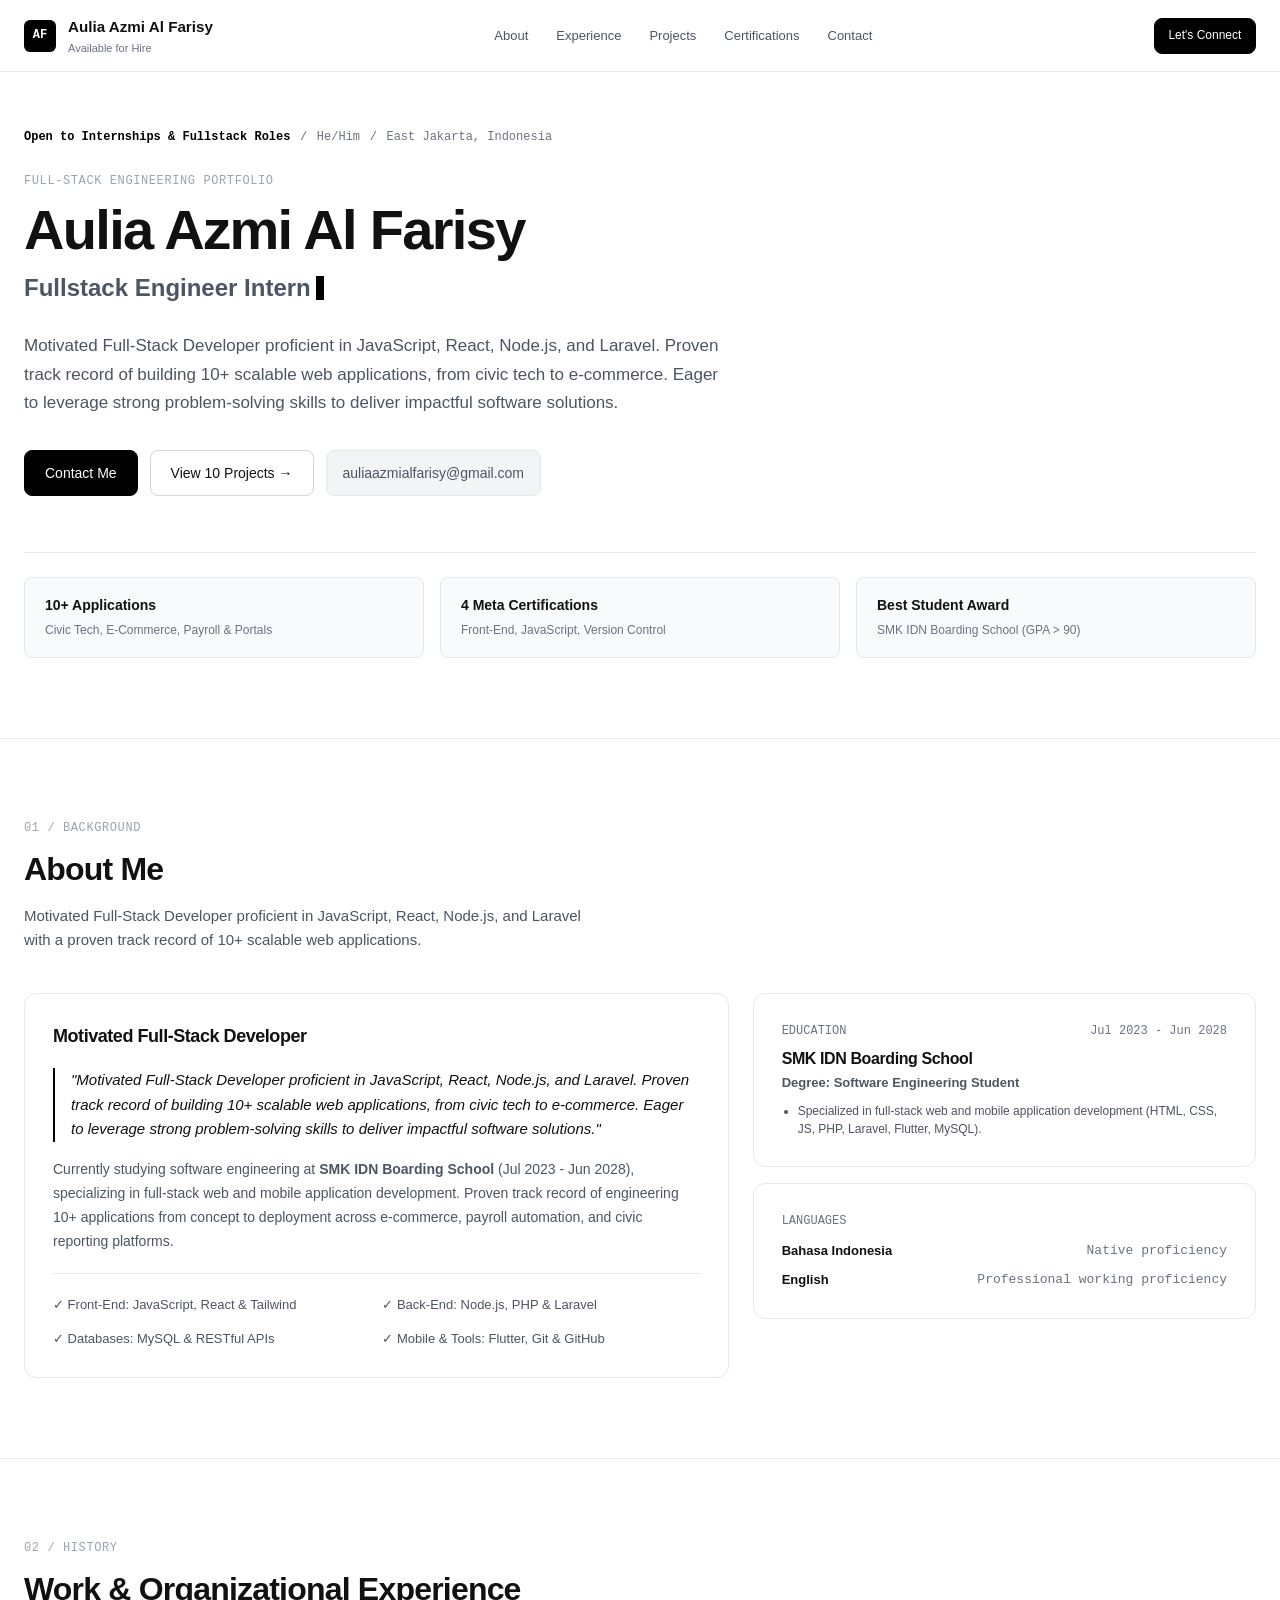
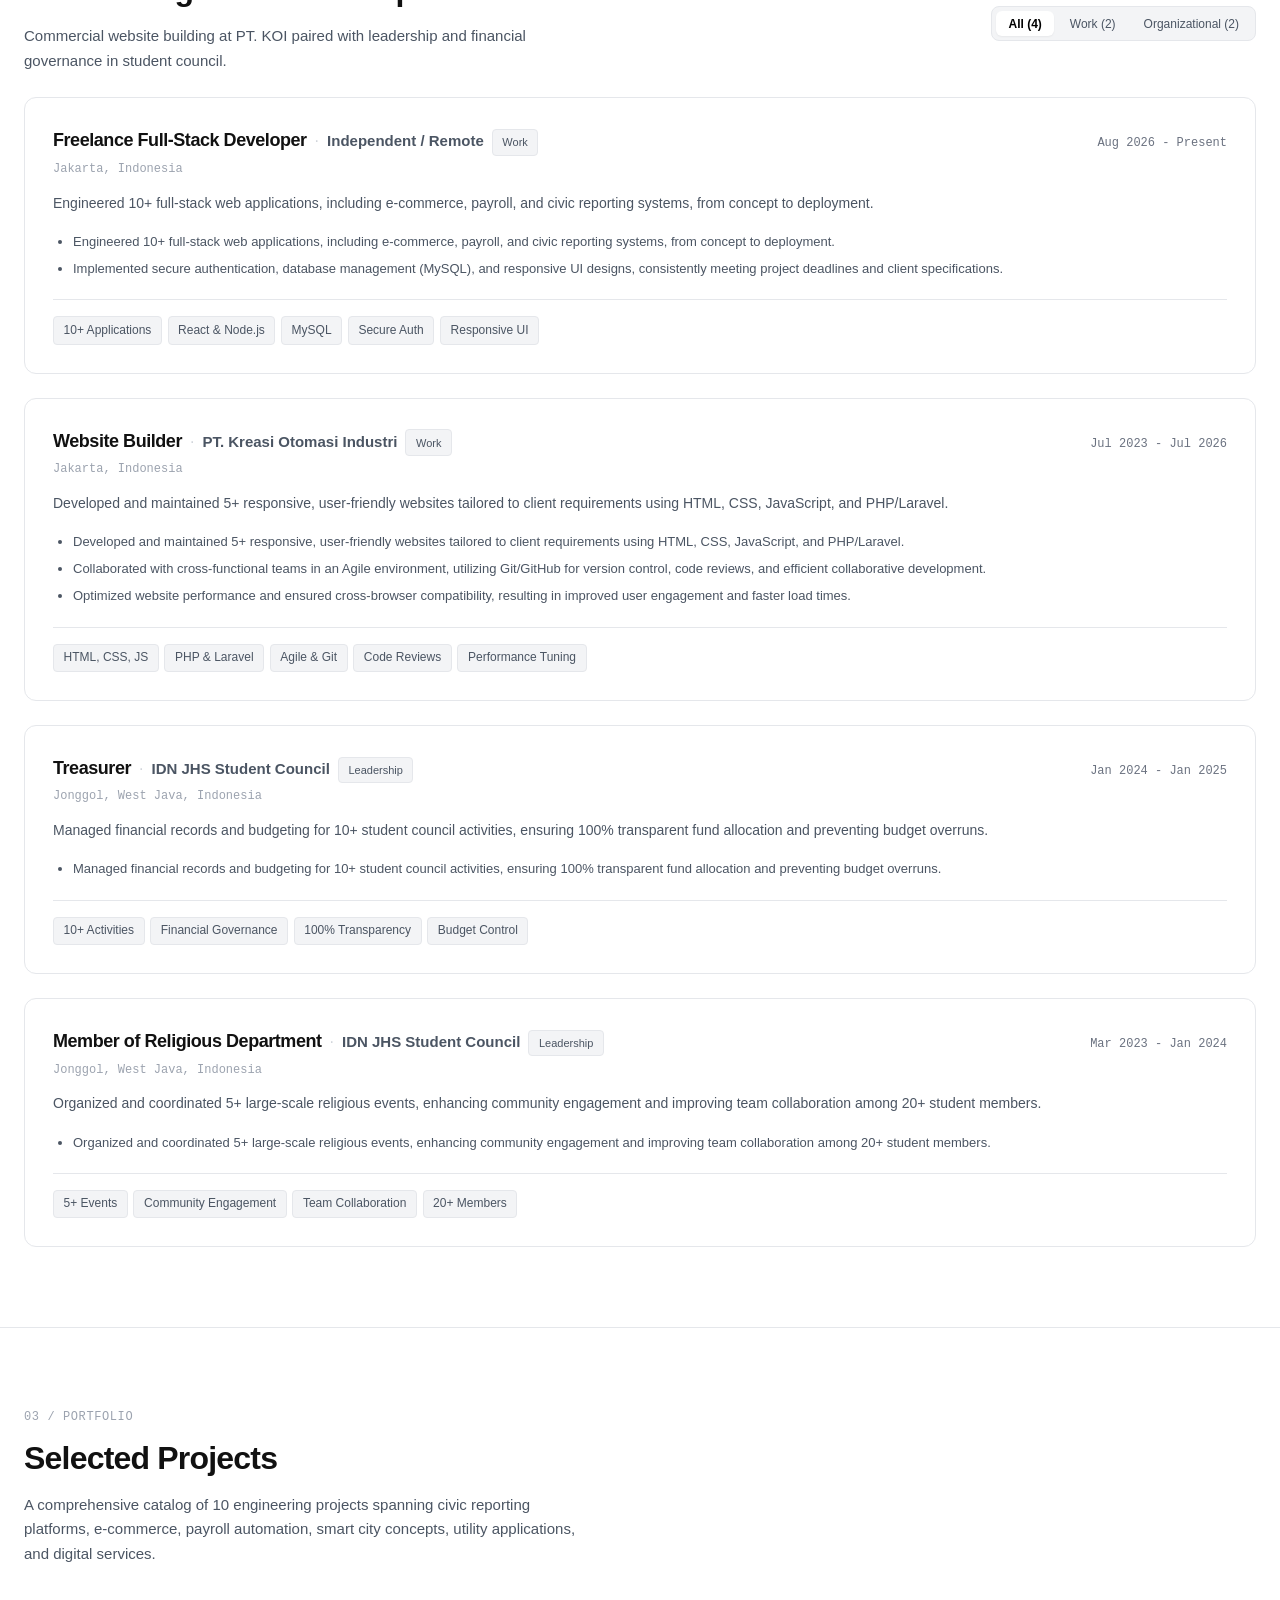
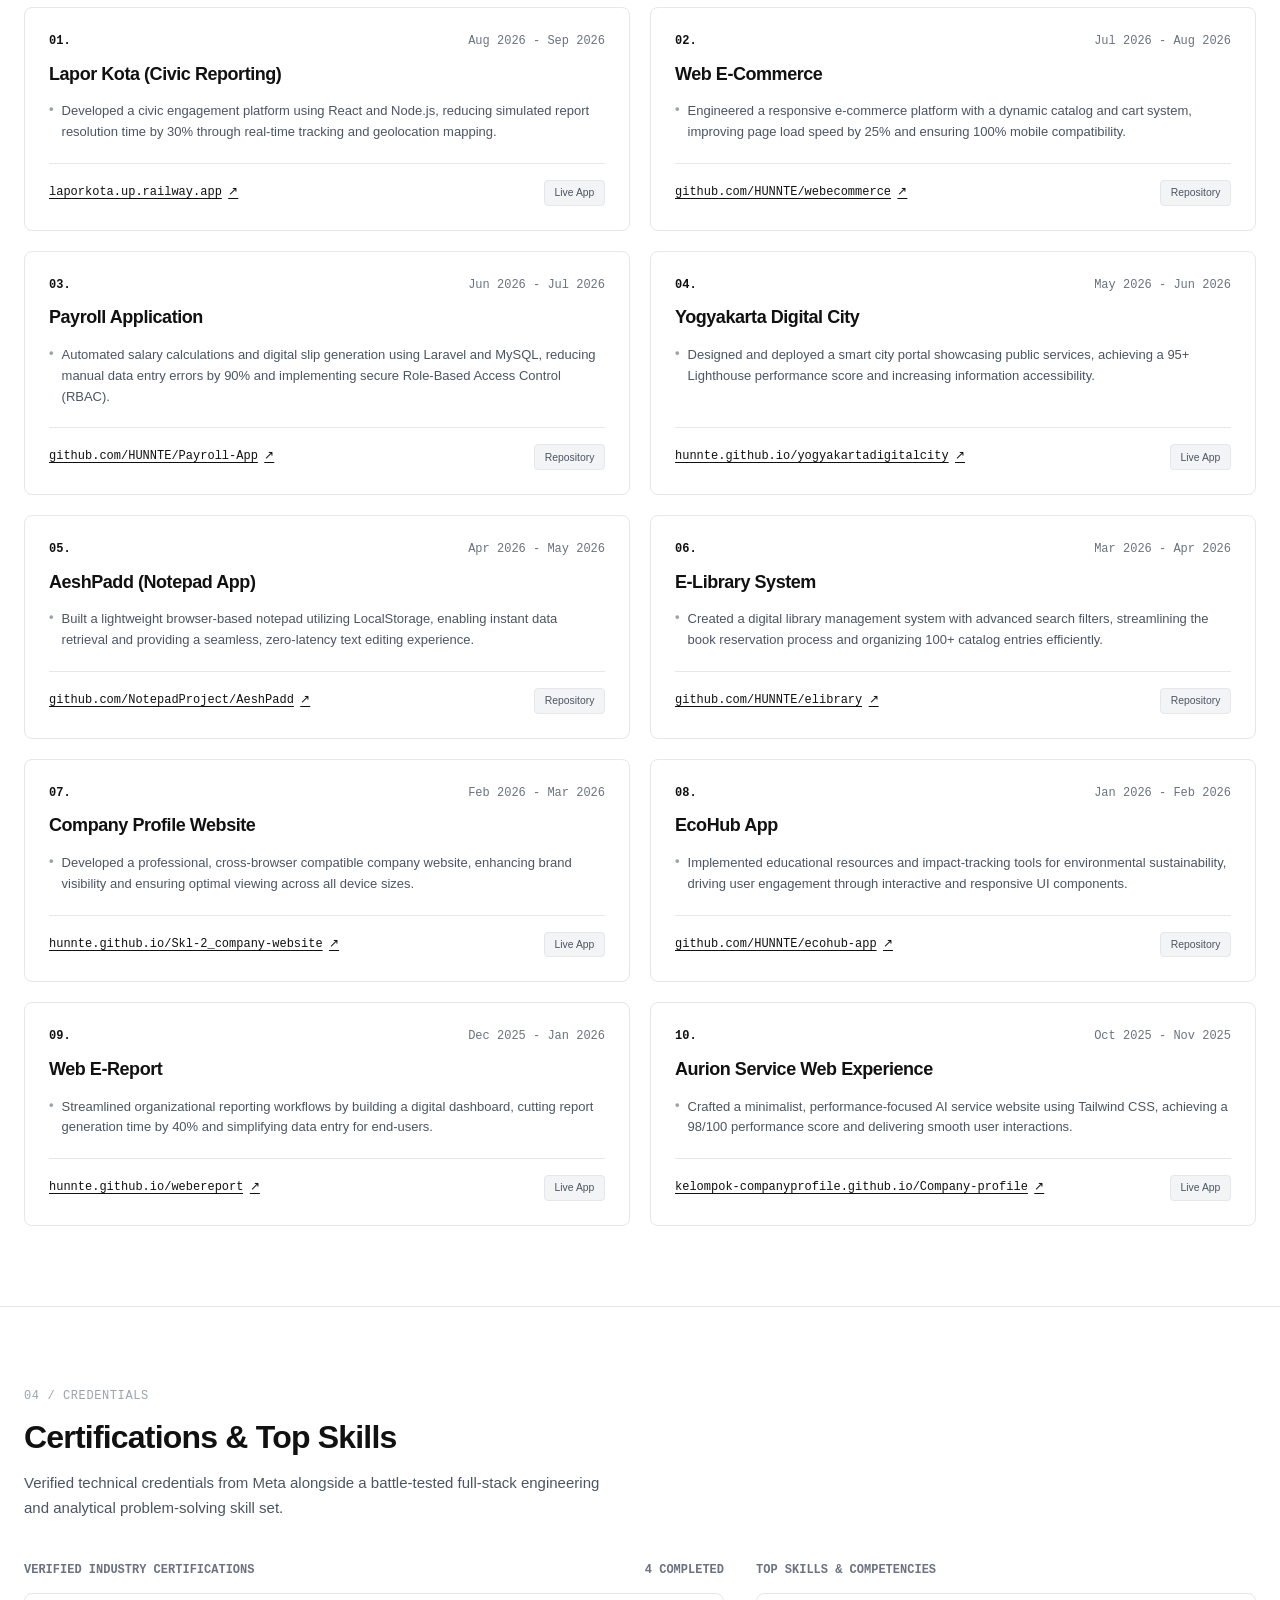
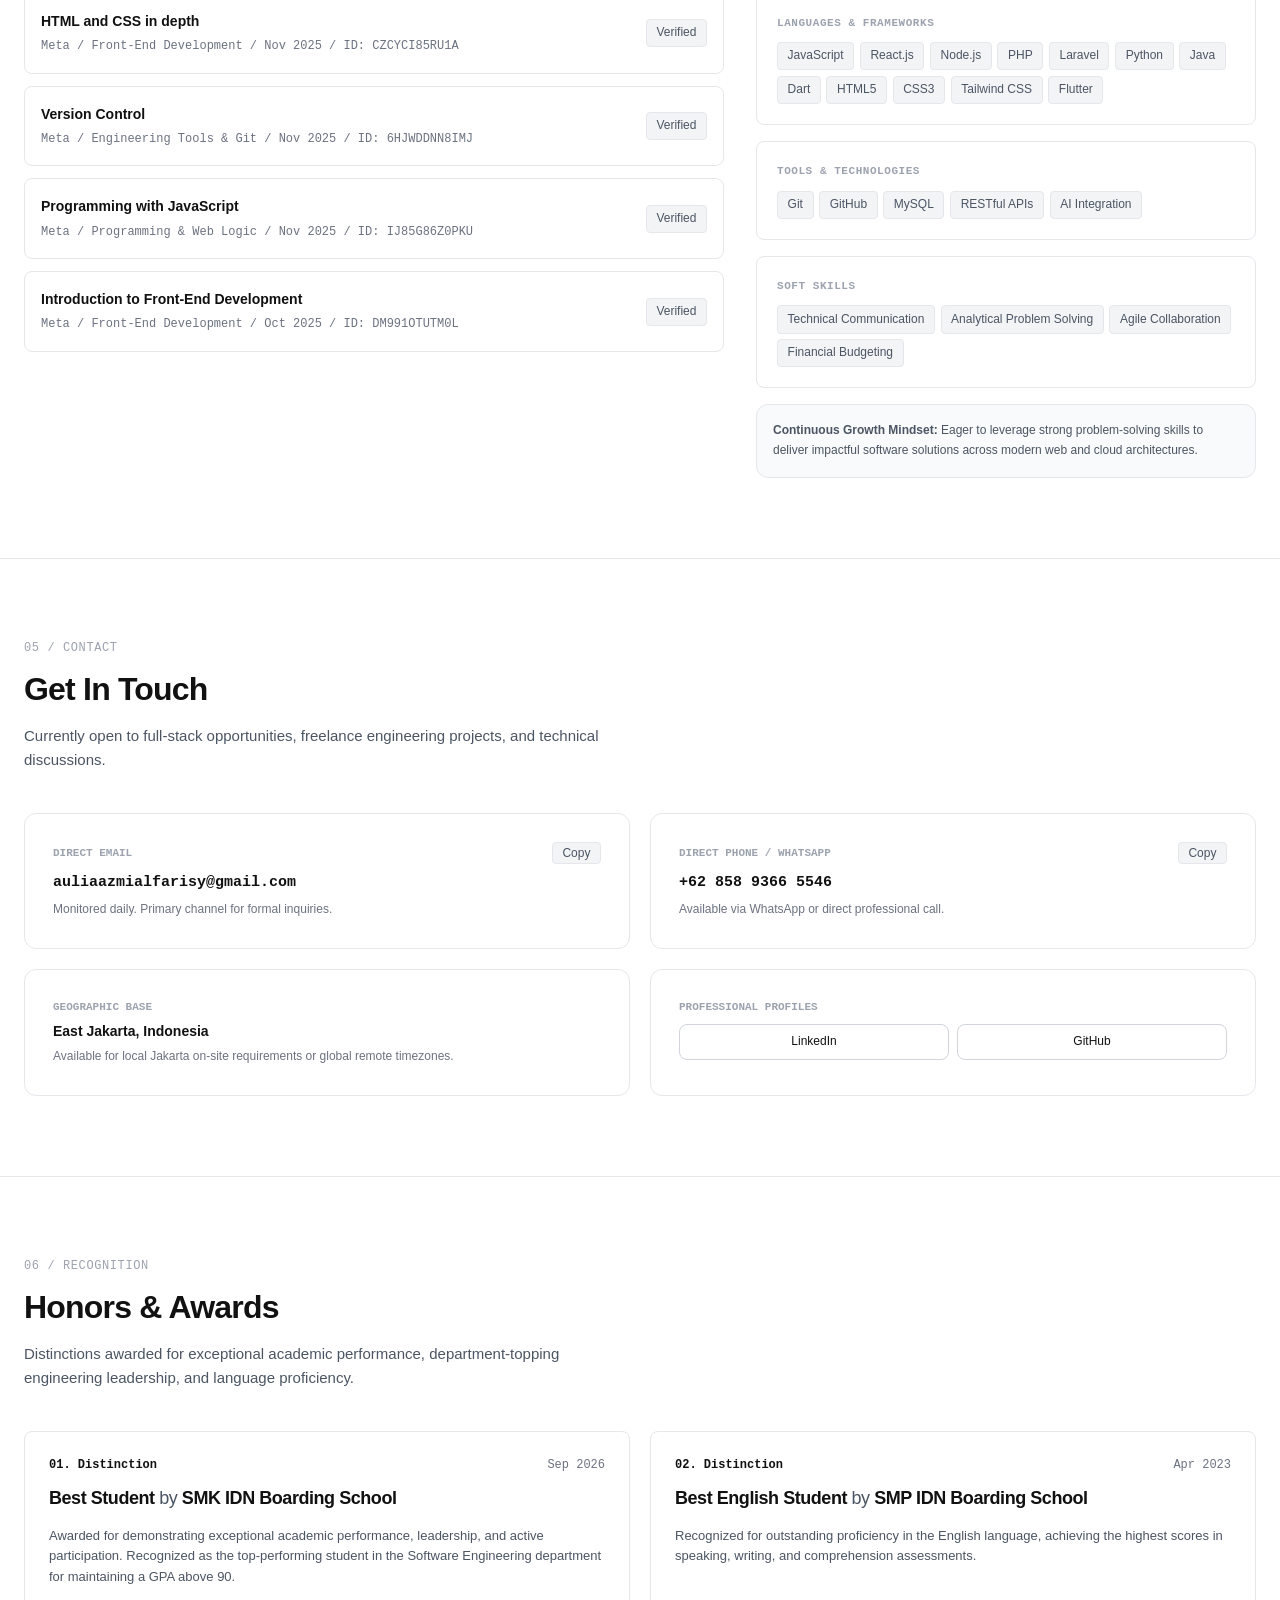
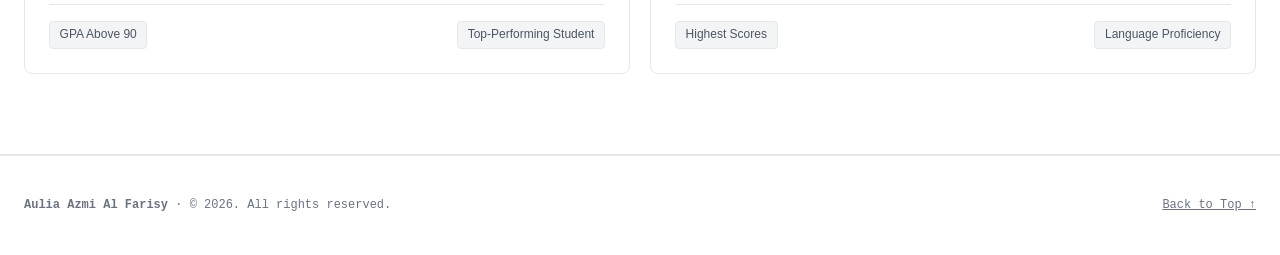
==== commit 0dcd4dd9: "Update portfolio.html" ====
--- a/public/portfolio.html
+++ b/public/portfolio.html
@@ -3,14 +3,14 @@
 <head>
   <meta charset="UTF-8">
   <meta name="viewport" content="width=device-width, initial-scale=1.0">
-  <link rel="icon" type="image/svg+xml" href="data:image/svg+xml;utf8,<svg xmlns='http://www.w3.org/2000/svg' viewBox='0 0 32 32'><rect width='32' height='32' rx='4' fill='%23000000'/><text x='16' y='21' font-family='monospace' font-weight='bold' font-size='12' fill='%23ffffff' text-anchor='middle'>AF</text></svg>">
   <title>Aulia Azmi Al Farisy | Fullstack Engineer Portfolio</title>
   <meta name="description" content="Formal, monochrome, enterprise-grade personal portfolio of Aulia Azmi Al Farisy - Fullstack Engineer Intern based in East Jakarta, Indonesia. Specializing in React, Node.js, PHP, Laravel, SQL, and Flutter.">
 
   <!-- Inter Sans-Serif Font -->
   <link rel="preconnect" href="https://fonts.googleapis.com">
   <link rel="preconnect" href="https://fonts.gstatic.com" crossorigin>
-  <link href="https://fonts.googleapis.com/css2?family=Inter:wght@300;400;500;600;700;800&display=swap" rel="stylesheet">
+  <link rel="icon" type="image/png" href="apple-touch-icon.png">
+  <link rel="icon" type="image/x-icon" href="/favicon.ico">
 
   <style>
     /* ==========================================================================
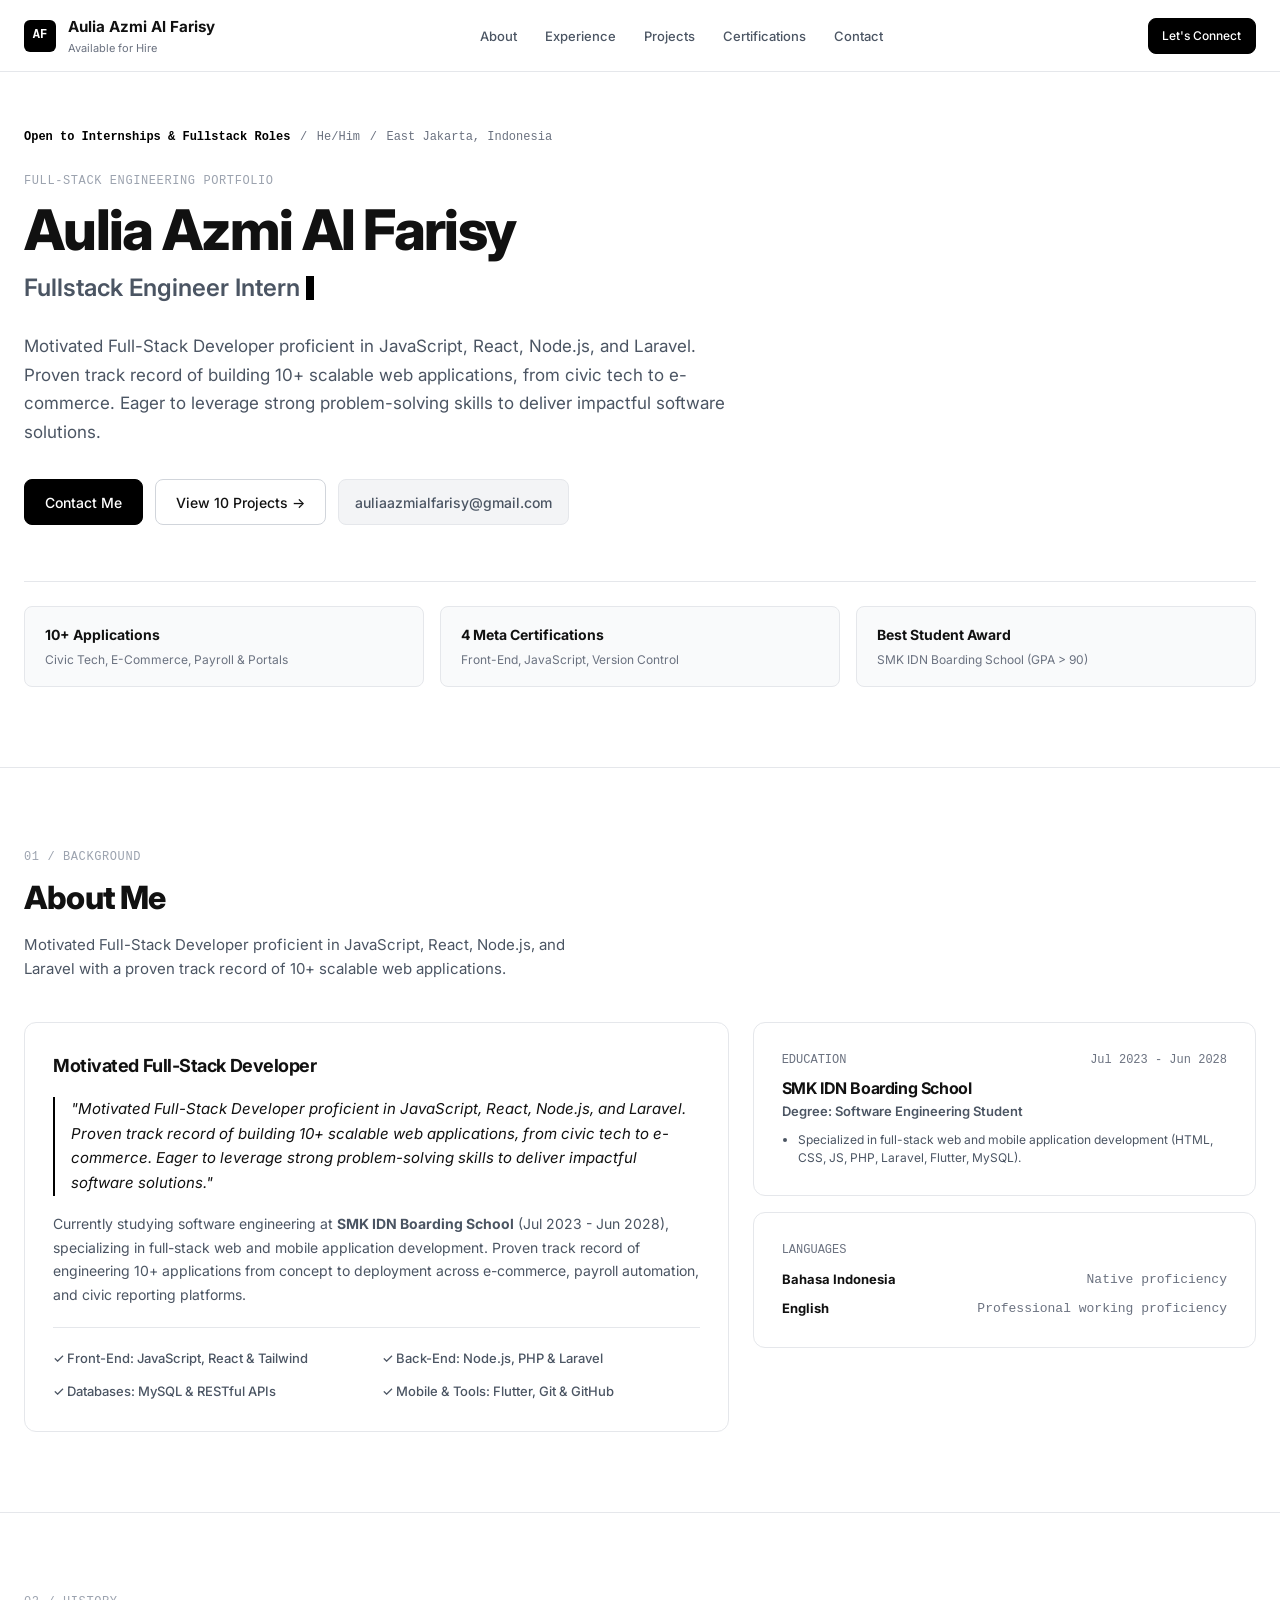
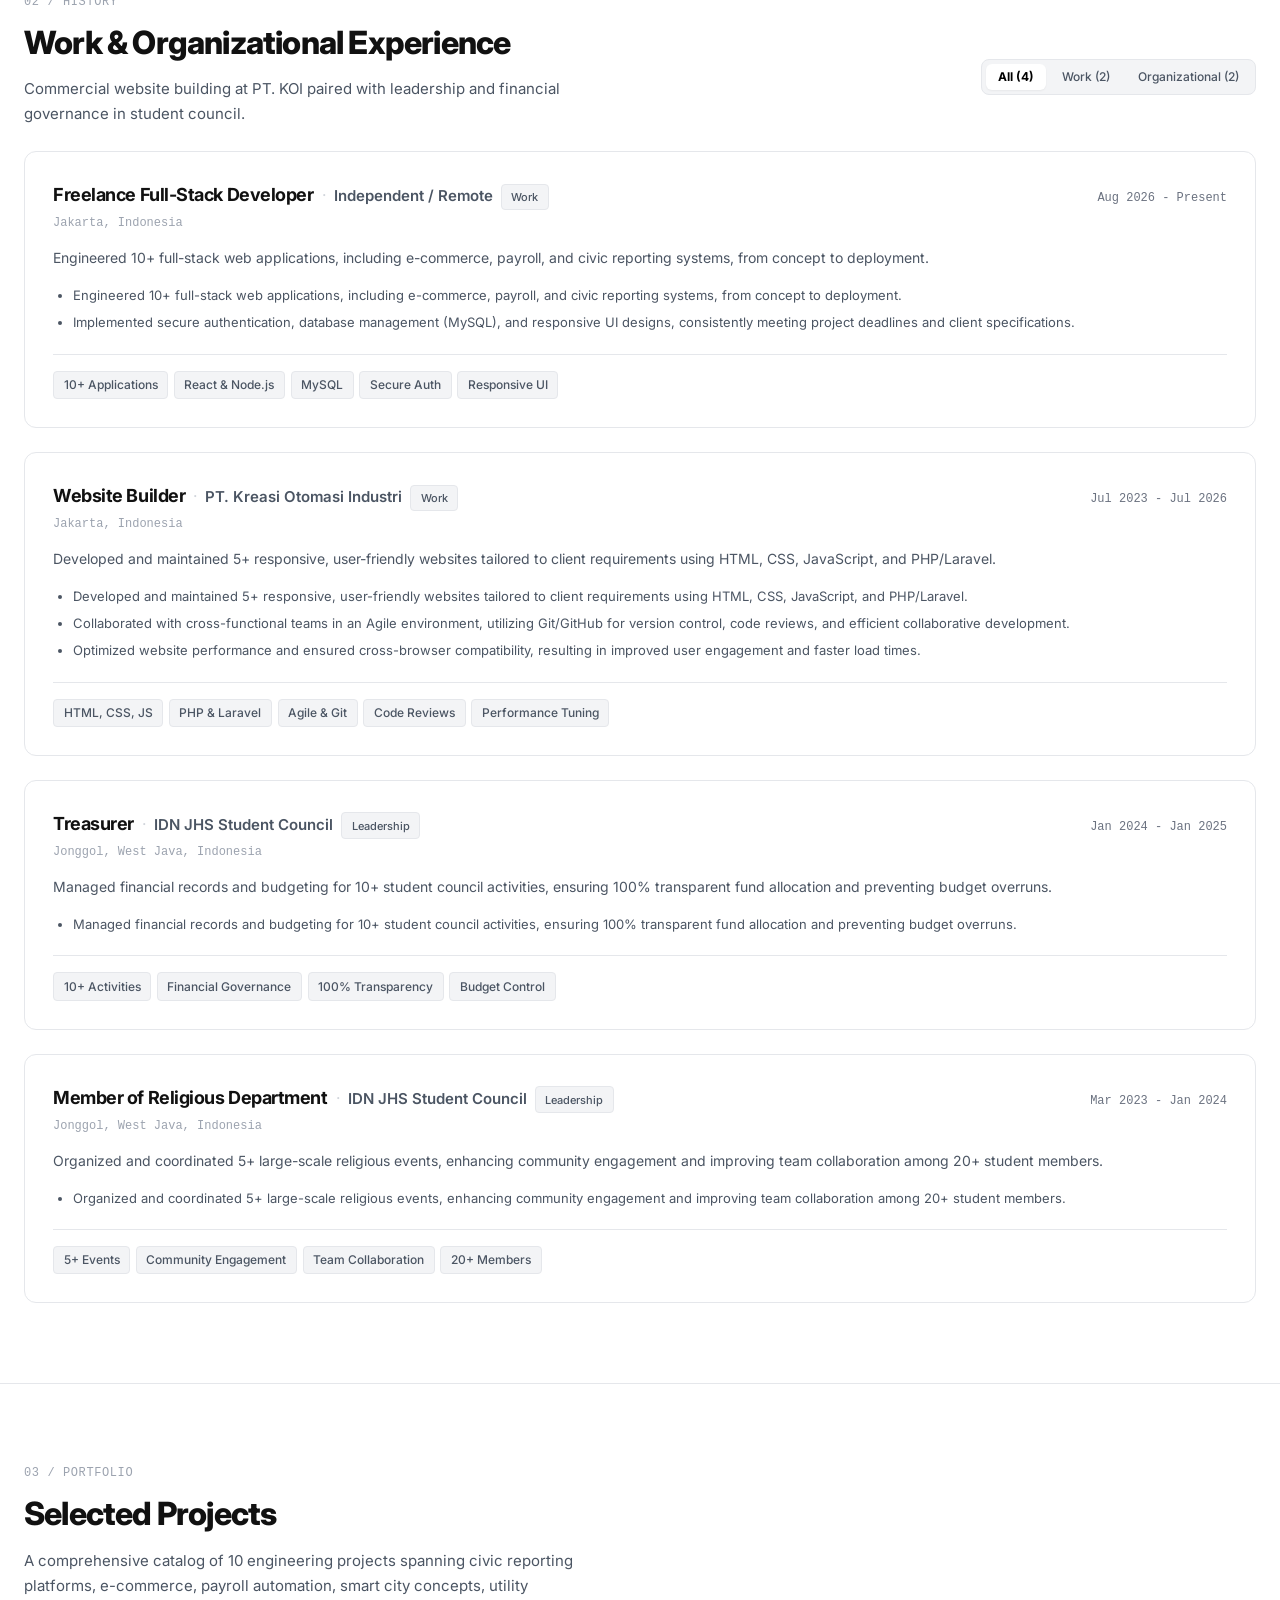
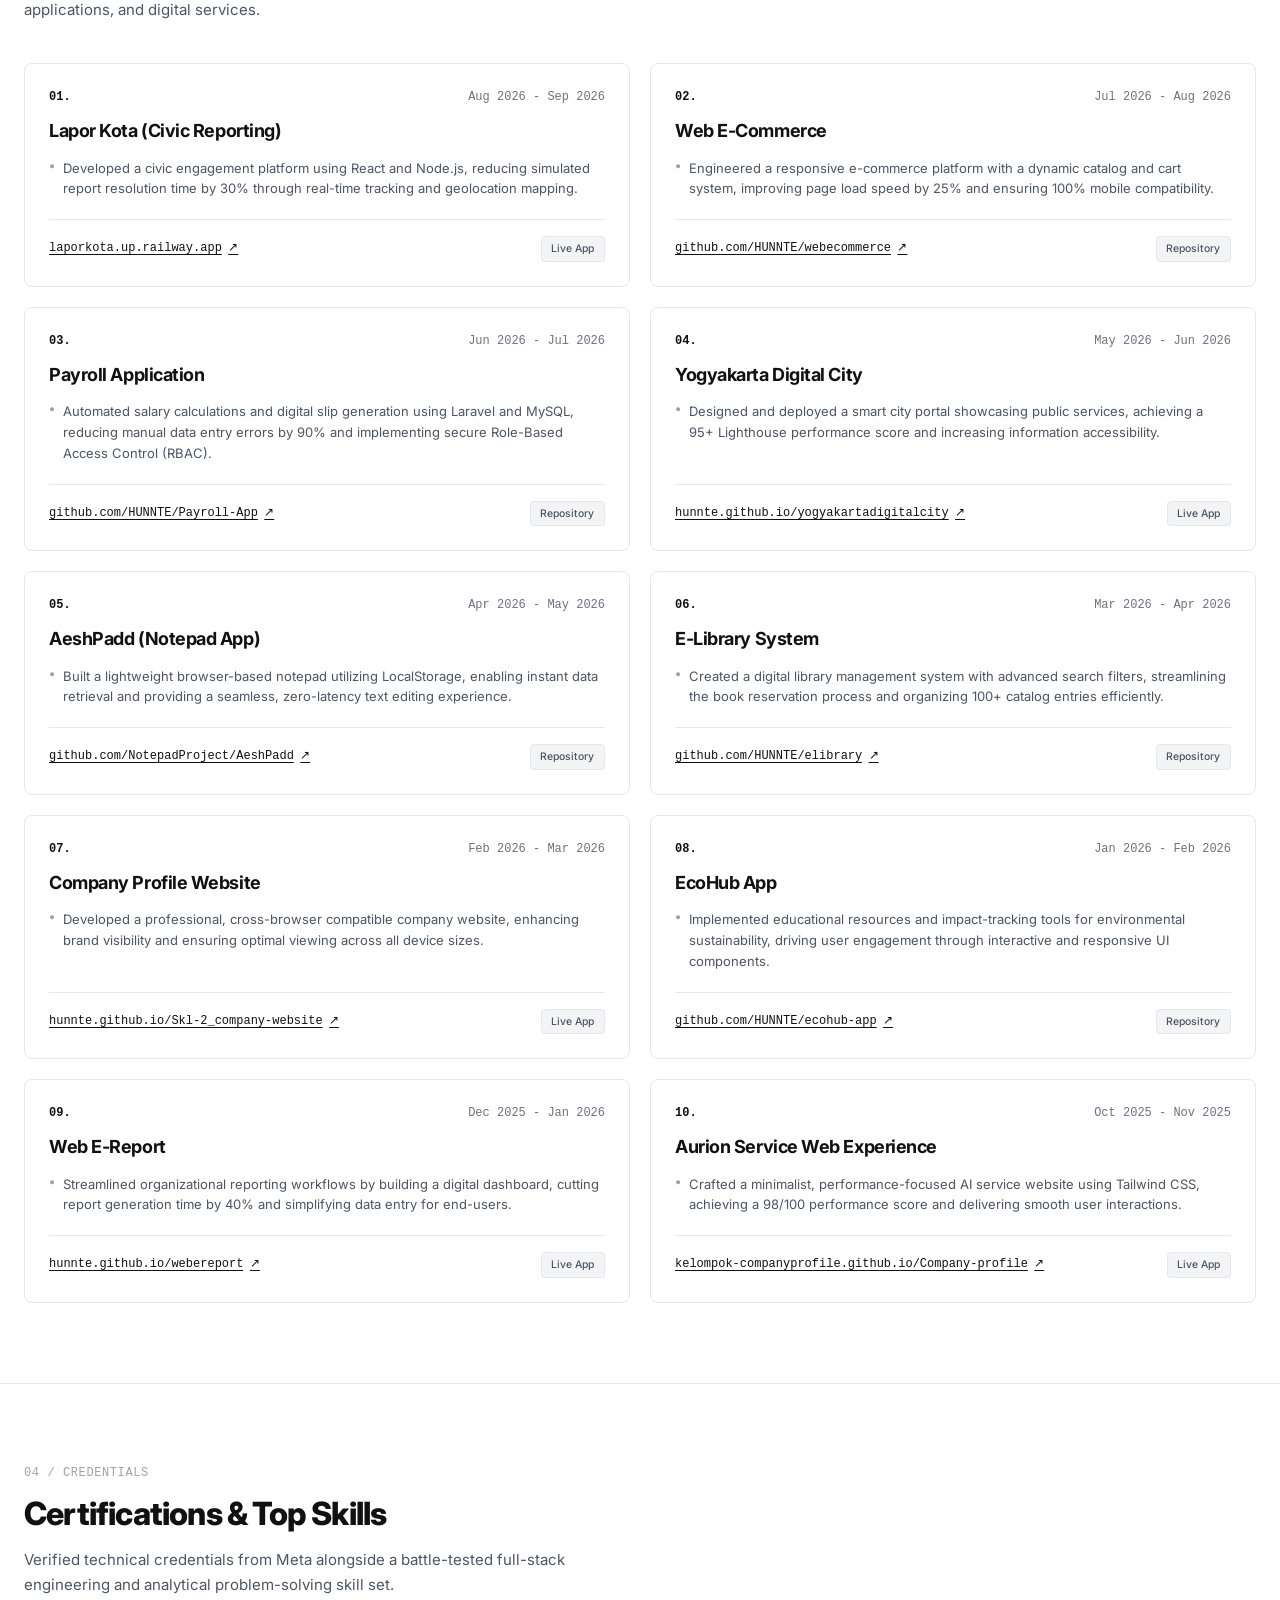
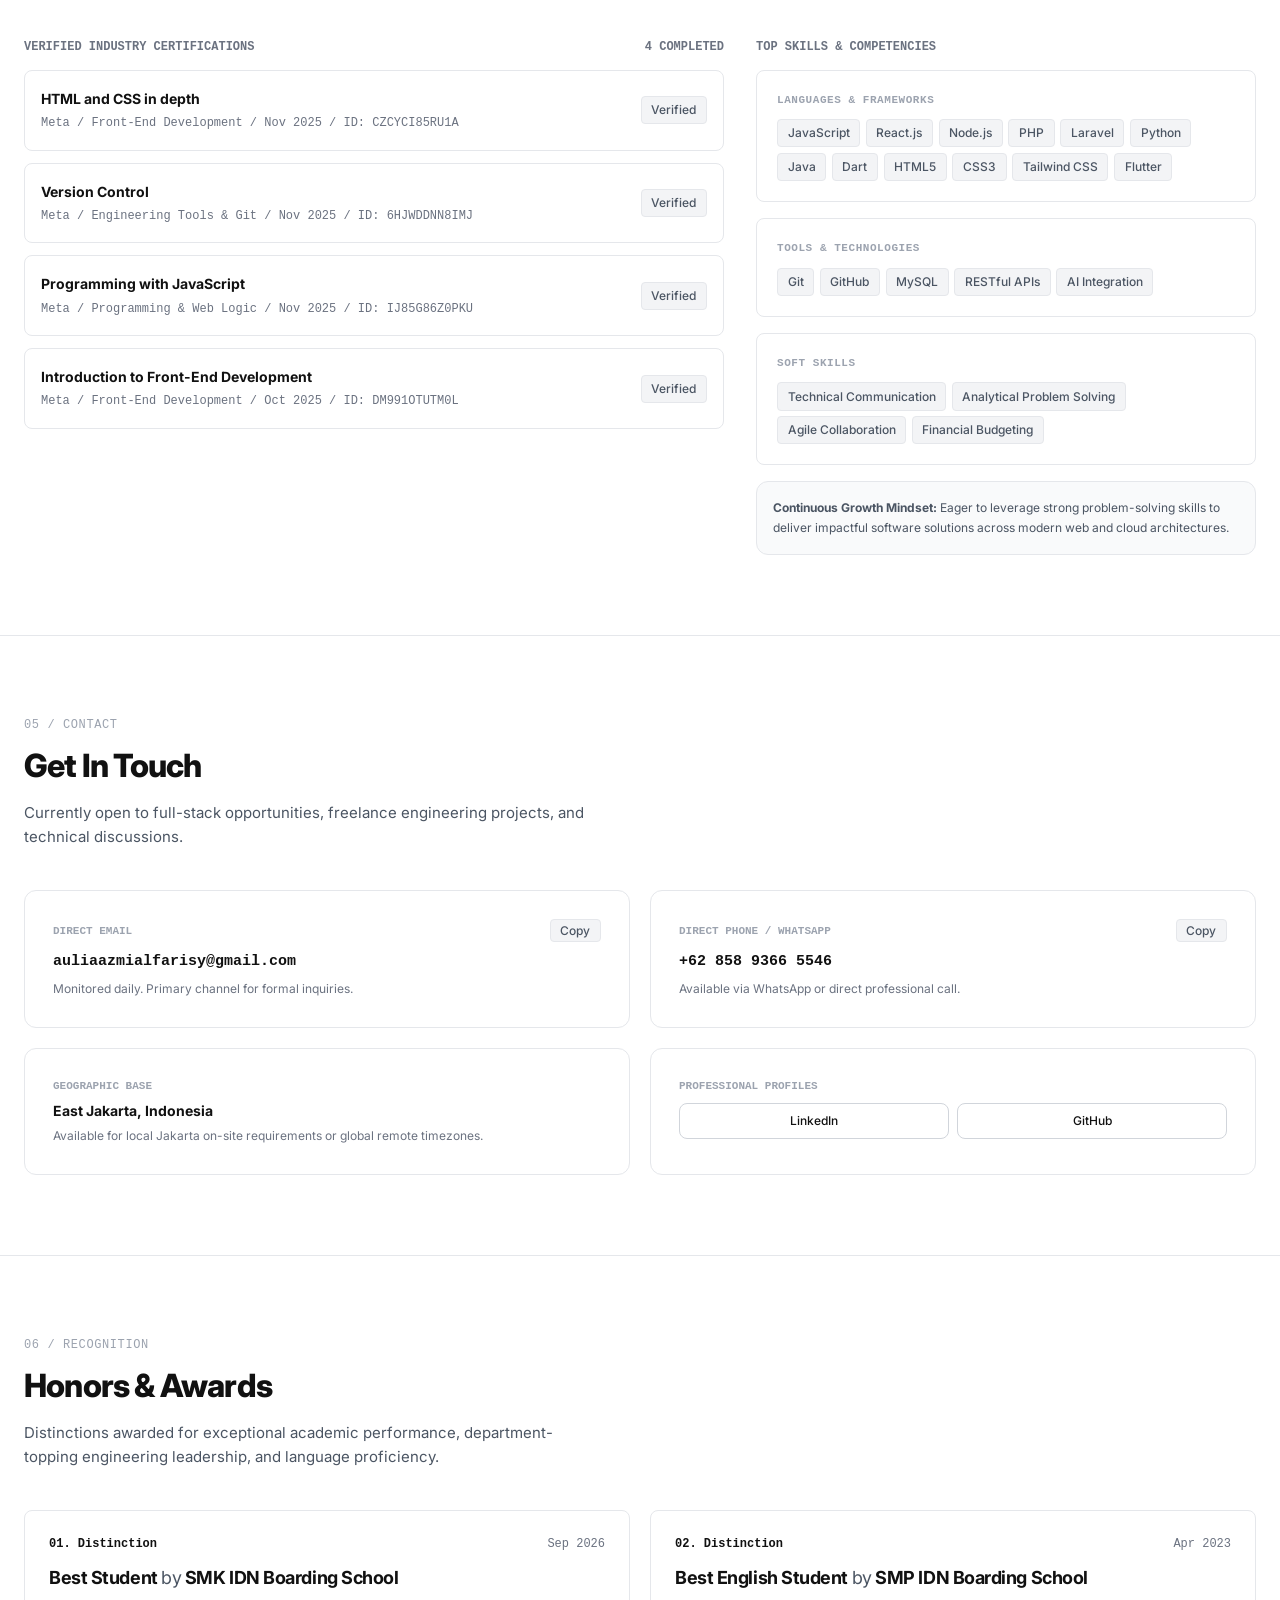
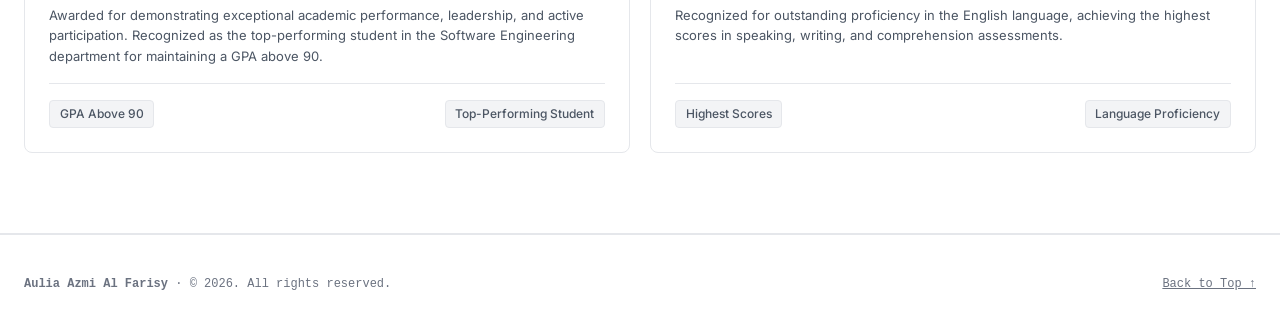
==== commit 5771b051: "Update portfolio.html" ====
--- a/public/portfolio.html
+++ b/public/portfolio.html
@@ -9,7 +9,7 @@
   <!-- Inter Sans-Serif Font -->
   <link rel="preconnect" href="https://fonts.googleapis.com">
   <link rel="preconnect" href="https://fonts.gstatic.com" crossorigin>
-  <link rel="icon" type="image/png" href="apple-touch-icon.png">
+  <link href="https://fonts.googleapis.com/css2?family=Inter:wght@300;400;500;600;700;800&display=swap" rel="stylesheet">
   <link rel="icon" type="image/x-icon" href="/favicon.ico">
 
   <style>
